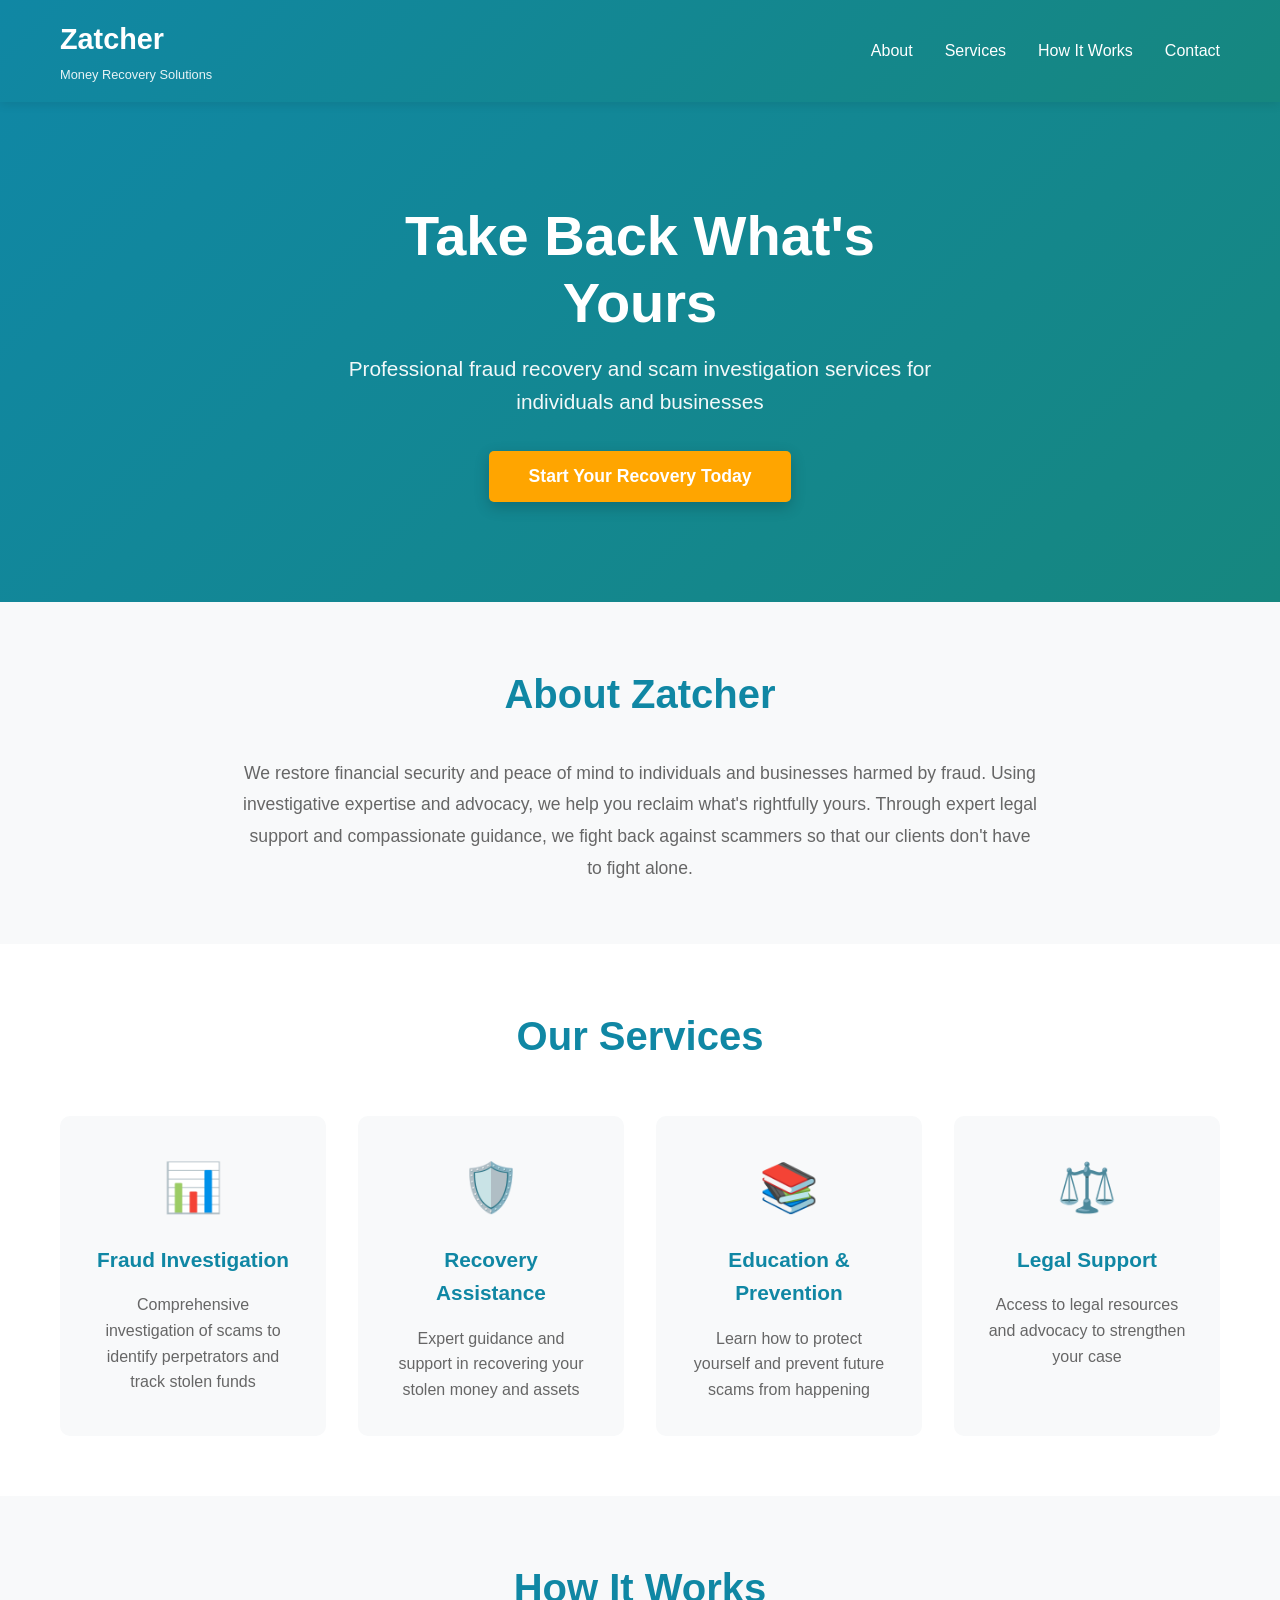
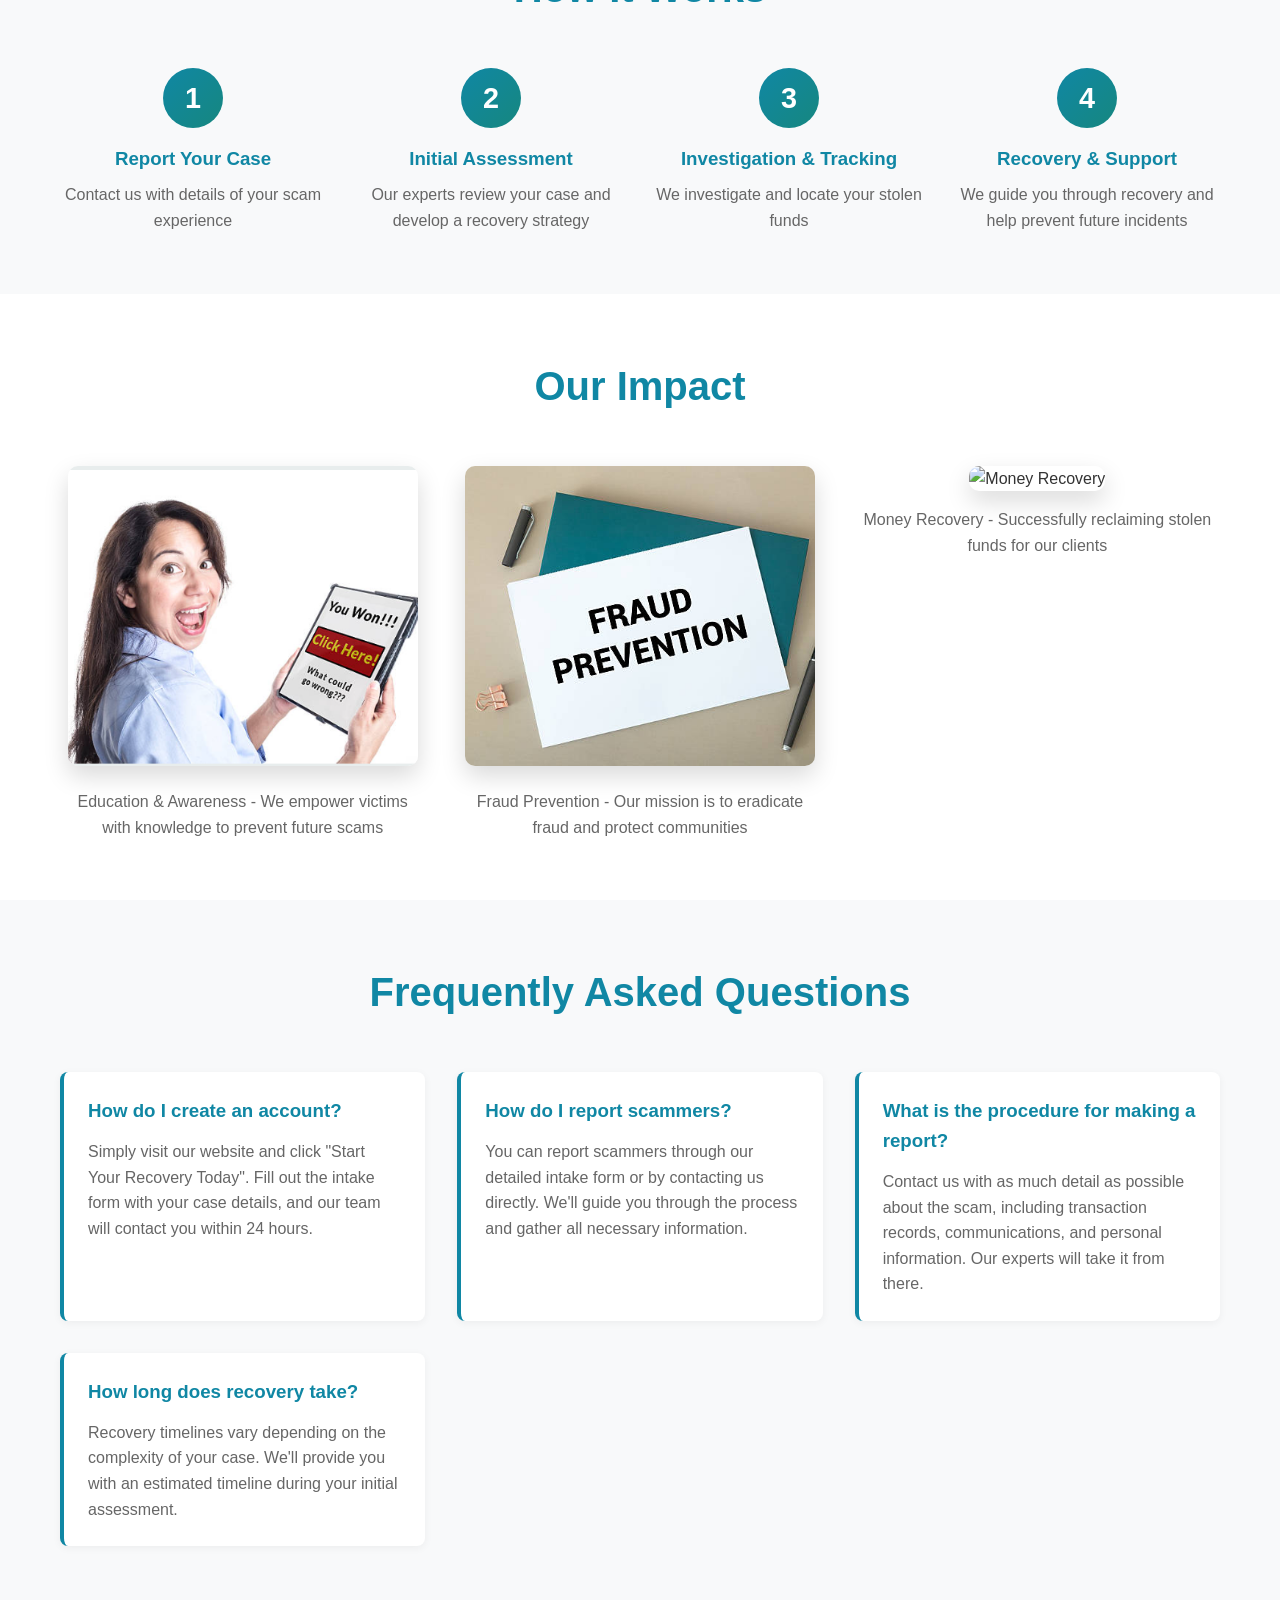
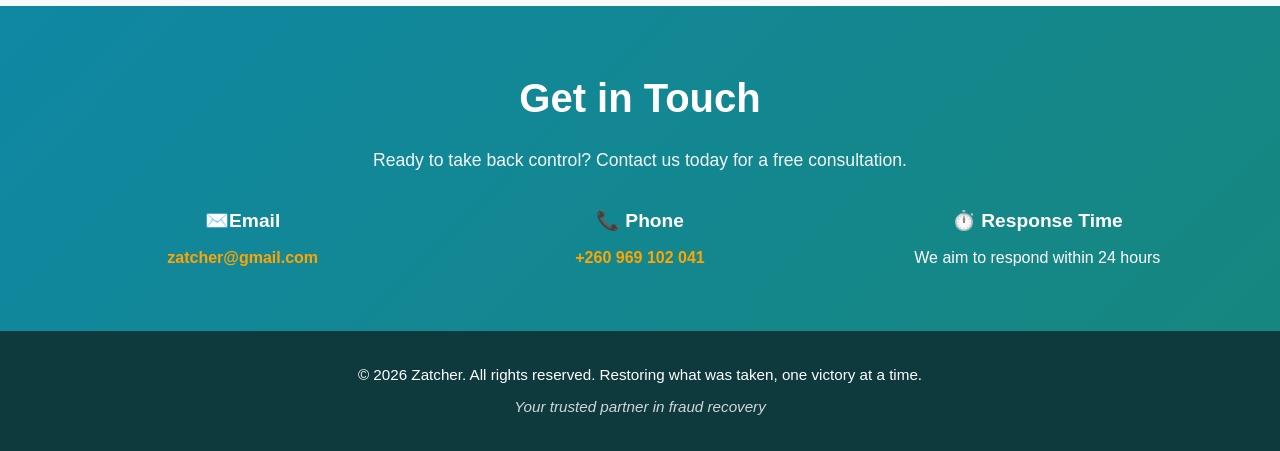
==== index.html @ 2df44140 "added ZatcherAnalyzer.py and created the project file structure" ====
<!DOCTYPE html>
<html lang="en">
<head>
    <meta charset="UTF-8">
    <meta name="viewport" content="width=device-width, initial-scale=1.0">
    <title>Zatcher - Reclaim Your Money After Fraud</title>
    <link rel="stylesheet" href="/assets/css/style.css">
</head>
<body>
    <!-- Navigation -->
    <nav class="navbar">
        <div class="nav-container">
            <div class="logo">
                <h2>Zatcher</h2>
                <p class="tagline">Money Recovery Solutions</p>
            </div>
            <ul class="nav-links">
                <li><a href="#about">About</a></li>
                <li><a href="#services">Services</a></li>
                <li><a href="#how-it-works">How It Works</a></li>
                <li><a href="#contact">Contact</a></li>
            </ul>
        </div>
    </nav>

    <!-- Hero Section -->
    <section class="hero">
        <div class="hero-content">
            <h1>Take Back What's Yours</h1>
            <p class="subtitle">Professional fraud recovery and scam investigation services for individuals and businesses</p>
            <button class="cta-button">Start Your Recovery Today</button>
        </div>
    </section>

    <!-- About Section -->
    <section id="about" class="about">
        <div class="container">
            <h2>About Zatcher</h2>
            <p class="about-text">
                We restore financial security and peace of mind to individuals and businesses harmed by fraud. Using investigative expertise and advocacy, we help you reclaim what's rightfully yours. Through expert legal support and compassionate guidance, we fight back against scammers so that our clients don't have to fight alone.
            </p>
        </div>
    </section>

    <!-- Services Section -->
    <section id="services" class="services">
        <div class="container">
            <h2>Our Services</h2>
            <div class="service-grid">
                <div class="service-card">
                    <div class="service-icon">📊</div>
                    <h3>Fraud Investigation</h3>
                    <p>Comprehensive investigation of scams to identify perpetrators and track stolen funds</p>
                </div>
                <div class="service-card">
                    <div class="service-icon">🛡️</div>
                    <h3>Recovery Assistance</h3>
                    <p>Expert guidance and support in recovering your stolen money and assets</p>
                </div>
                <div class="service-card">
                    <div class="service-icon">📚</div>
                    <h3>Education & Prevention</h3>
                    <p>Learn how to protect yourself and prevent future scams from happening</p>
                </div>
                <div class="service-card">
                    <div class="service-icon">⚖️</div>
                    <h3>Legal Support</h3>
                    <p>Access to legal resources and advocacy to strengthen your case</p>
                </div>
            </div>
        </div>
    </section>

    <!-- How It Works -->
    <section id="how-it-works" class="how-it-works">
        <div class="container">
            <h2>How It Works</h2>
            <div class="steps">
                <div class="step">
                    <div class="step-number">1</div>
                    <h3>Report Your Case</h3>
                    <p>Contact us with details of your scam experience</p>
                </div>
                <div class="step">
                    <div class="step-number">2</div>
                    <h3>Initial Assessment</h3>
                    <p>Our experts review your case and develop a recovery strategy</p>
                </div>
                <div class="step">
                    <div class="step-number">3</div>
                    <h3>Investigation & Tracking</h3>
                    <p>We investigate and locate your stolen funds</p>
                </div>
                <div class="step">
                    <div class="step-number">4</div>
                    <h3>Recovery & Support</h3>
                    <p>We guide you through recovery and help prevent future incidents</p>
                </div>
            </div>
        </div>
    </section>

    <!-- Impact Gallery -->
    <section class="impact">
        <div class="container">
            <h2>Our Impact</h2>
            <div class="image-gallery">
                <div class="image-item">
                    <img src="/assets/Screenshot 2026-05-10 115105.png" alt="Scam Education">
                    <p>Education & Awareness - We empower victims with knowledge to prevent future scams</p>
                </div>
                <div class="image-item">
                    <img src="/assets/fraud.jpg" alt="Fraud Prevention">
                    <p>Fraud Prevention - Our mission is to eradicate fraud and protect communities</p>
                </div>
                <div class="image-item">
                    <img src="/assets/confident-black-lady-sitting-holding-wad-cash-isolated-background.jpg" alt="Money Recovery">
                    <p>Money Recovery - Successfully reclaiming stolen funds for our clients</p>
                </div>
            </div>
        </div>
    </section>

    <!-- FAQ Section -->
    <section class="faq">
        <div class="container">
            <h2>Frequently Asked Questions</h2>
            <div class="faq-grid">
                <div class="faq-item">
                    <h3>How do I create an account?</h3>
                    <p>Simply visit our website and click "Start Your Recovery Today". Fill out the intake form with your case details, and our team will contact you within 24 hours.</p>
                </div>
                <div class="faq-item">
                    <h3>How do I report scammers?</h3>
                    <p>You can report scammers through our detailed intake form or by contacting us directly. We'll guide you through the process and gather all necessary information.</p>
                </div>
                <div class="faq-item">
                    <h3>What is the procedure for making a report?</h3>
                    <p>Contact us with as much detail as possible about the scam, including transaction records, communications, and personal information. Our experts will take it from there.</p>
                </div>
                <div class="faq-item">
                    <h3>How long does recovery take?</h3>
                    <p>Recovery timelines vary depending on the complexity of your case. We'll provide you with an estimated timeline during your initial assessment.</p>
                </div>
            </div>
        </div>
    </section>

    <!-- Contact Section -->
    <section id="contact" class="contact">
        <div class="container">
            <h2>Get in Touch</h2>
            <p class="contact-intro">Ready to take back control? Contact us today for a free consultation.</p>
            <div class="contact-info">
                <div class="contact-item">
                    <h3> ✉️Email</h3>
                    <p><a href="mailto:zatcher@gmail.com">zatcher@gmail.com</a></p>
                </div>
                <div class="contact-item">
                    <h3>📞 Phone</h3>
                    <p><a href="tel:+260 969 102 041 ">+260 969 102 041 </a></p>
                </div>
                <div class="contact-item">
                    <h3>⏱️ Response Time</h3>
                    <p>We aim to respond within 24 hours</p>
                </div>
            </div>
        </div>
    </section>

    <!-- Footer -->
    <footer class="footer">
        <div class="container">
            <p>&copy; 2026 Zatcher. All rights reserved. Restoring what was taken, one victory at a time.</p>
            <p class="footer-tagline">Your trusted partner in fraud recovery</p>
        </div>
    </footer>

</body>
</html>
---- assets/css/style.css ----
/* Color Scheme */
:root {
    --primary-color: #1087a4;
    --secondary-color: #16877f;
    --accent-color: #ffa500;
    --dark-bg: #0f3a3d;
    --light-bg: #f8f9fa;
    --text-dark: #333;
    --text-light: #666;
    --white: #ffffff;
}

/* Global Styles */
* {
    margin: 0;
    padding: 0;
    box-sizing: border-box;
}

body {
    font-family: 'Segoe UI', Tahoma, Geneva, Verdana, sans-serif;
    line-height: 1.6;
    color: var(--text-dark);
    background-color: var(--white);
}

.container {
    max-width: 1200px;
    margin: 0 auto;
    padding: 0 20px;
}

/* Navigation */
.navbar {
    background: linear-gradient(135deg, var(--primary-color) 0%, var(--secondary-color) 100%);
    padding: 1rem 0;
    position: sticky;
    top: 0;
    z-index: 1000;
    box-shadow: 0 2px 10px rgba(0, 0, 0, 0.1);
}

.nav-container {
    display: flex;
    justify-content: space-between;
    align-items: center;
    max-width: 1200px;
    margin: 0 auto;
    padding: 0 20px;
}

.logo {
    color: var(--white);
}

.logo h2 {
    font-size: 1.8rem;
    margin-bottom: 0.2rem;
}

.tagline {
    font-size: 0.8rem;
    font-weight: 300;
    opacity: 0.9;
}

.nav-links {
    display: flex;
    list-style: none;
    gap: 2rem;
}

.nav-links a {
    color: var(--white);
    text-decoration: none;
    font-weight: 500;
    transition: opacity 0.3s;
}

.nav-links a:hover {
    opacity: 0.8;
}

/* Hero Section */
.hero {
    background: linear-gradient(135deg, var(--primary-color) 0%, var(--secondary-color) 100%);
    color: var(--white);
    padding: 100px 20px;
    text-align: center;
    min-height: 500px;
    display: flex;
    align-items: center;
    justify-content: center;
}

.hero-content {
    max-width: 600px;
}

.hero h1 {
    font-size: 3.5rem;
    margin-bottom: 1rem;
    font-weight: 700;
    line-height: 1.2;
}

.subtitle {
    font-size: 1.3rem;
    margin-bottom: 2rem;
    opacity: 0.95;
    line-height: 1.6;
}

.cta-button {
    background-color: var(--accent-color);
    color: var(--white);
    border: none;
    padding: 15px 40px;
    font-size: 1.1rem;
    border-radius: 5px;
    cursor: pointer;
    font-weight: 600;
    transition: transform 0.3s, box-shadow 0.3s, background-color 0.3s;
    box-shadow: 0 5px 15px rgba(0, 0, 0, 0.2);
}

.cta-button:hover {
    background-color: #ff8c00;
    transform: translateY(-3px);
    box-shadow: 0 8px 20px rgba(0, 0, 0, 0.3);
}

/* About Section */
.about {
    padding: 60px 20px;
    background-color: var(--light-bg);
}

.about .container h2 {
    text-align: center;
    font-size: 2.5rem;
    color: var(--primary-color);
    margin-bottom: 2rem;
}

.about-text {
    font-size: 1.1rem;
    line-height: 1.8;
    max-width: 800px;
    margin: 0 auto;
    text-align: center;
    color: var(--text-light);
}

/* Services Section */
.services {
    padding: 60px 20px;
    background-color: var(--white);
}

.services h2 {
    text-align: center;
    font-size: 2.5rem;
    color: var(--primary-color);
    margin-bottom: 3rem;
}

.service-grid {
    display: grid;
    grid-template-columns: repeat(auto-fit, minmax(250px, 1fr));
    gap: 2rem;
}

.service-card {
    background-color: var(--light-bg);
    padding: 2rem;
    border-radius: 10px;
    text-align: center;
    transition: transform 0.3s, box-shadow 0.3s;
    border: 2px solid transparent;
}

.service-card:hover {
    transform: translateY(-5px);
    box-shadow: 0 10px 25px rgba(16, 135, 164, 0.15);
    border-color: var(--primary-color);
}

.service-icon {
    font-size: 3rem;
    margin-bottom: 1rem;
}

.service-card h3 {
    color: var(--primary-color);
    margin-bottom: 1rem;
    font-size: 1.3rem;
}

.service-card p {
    color: var(--text-light);
    line-height: 1.6;
}

/* How It Works */
.how-it-works {
    padding: 60px 20px;
    background-color: var(--light-bg);
}

.how-it-works h2 {
    text-align: center;
    font-size: 2.5rem;
    color: var(--primary-color);
    margin-bottom: 3rem;
}

.steps {
    display: grid;
    grid-template-columns: repeat(auto-fit, minmax(200px, 1fr));
    gap: 2rem;
}

.step {
    text-align: center;
    position: relative;
}

.step-number {
    background: linear-gradient(135deg, var(--primary-color) 0%, var(--secondary-color) 100%);
    color: var(--white);
    width: 60px;
    height: 60px;
    border-radius: 50%;
    display: flex;
    align-items: center;
    justify-content: center;
    font-size: 1.8rem;
    font-weight: bold;
    margin: 0 auto 1rem;
}

.step h3 {
    color: var(--primary-color);
    margin-bottom: 0.5rem;
}

.step p {
    color: var(--text-light);
}

/* Impact Section */
.impact {
    padding: 60px 20px;
    background-color: var(--white);
}

.impact h2 {
    text-align: center;
    font-size: 2.5rem;
    color: var(--primary-color);
    margin-bottom: 3rem;
}

.image-gallery {
    display: grid;
    grid-template-columns: repeat(auto-fit, minmax(300px, 1fr));
    gap: 2rem;
    justify-items: center;
}

.image-item {
    text-align: center;
    max-width: 350px;
}

.image-item img {
    width: 100%;
    height: 300px;
    object-fit: cover;
    border-radius: 10px;
    animation: float 3s ease-in-out infinite;
    box-shadow: 0 10px 25px rgba(0, 0, 0, 0.15);
    transition: transform 0.3s;
}

.image-item:hover img {
    transform: scale(1.05);
}

@keyframes float {
    0%, 100% {
        transform: translateY(0px);
    }
    50% {
        transform: translateY(-15px);
    }
}

.image-item p {
    margin-top: 1rem;
    font-weight: 500;
    color: var(--text-light);
    line-height: 1.6;
}

/* FAQ Section */
.faq {
    padding: 60px 20px;
    background-color: var(--light-bg);
}

.faq h2 {
    text-align: center;
    font-size: 2.5rem;
    color: var(--primary-color);
    margin-bottom: 3rem;
}

.faq-grid {
    display: grid;
    grid-template-columns: repeat(auto-fit, minmax(280px, 1fr));
    gap: 2rem;
}

.faq-item {
    background-color: var(--white);
    padding: 1.5rem;
    border-radius: 8px;
    border-left: 4px solid var(--primary-color);
    box-shadow: 0 2px 8px rgba(0, 0, 0, 0.05);
}

.faq-item h3 {
    color: var(--primary-color);
    margin-bottom: 0.8rem;
}

.faq-item p {
    color: var(--text-light);
    line-height: 1.6;
}

/* Contact Section */
.contact {
    padding: 60px 20px;
    background: linear-gradient(135deg, var(--primary-color) 0%, var(--secondary-color) 100%);
    color: var(--white);
    text-align: center;
}

.contact h2 {
    font-size: 2.5rem;
    margin-bottom: 1rem;
}

.contact-intro {
    font-size: 1.1rem;
    margin-bottom: 2rem;
    opacity: 0.95;
}

.contact-info {
    display: grid;
    grid-template-columns: repeat(auto-fit, minmax(200px, 1fr));
    gap: 2rem;
    margin-top: 2rem;
}

.contact-item h3 {
    margin-bottom: 0.5rem;
    font-size: 1.2rem;
}

.contact-item p {
    font-size: 1rem;
}

.contact-item a {
    color: var(--accent-color);
    text-decoration: none;
    font-weight: 600;
    transition: opacity 0.3s;
}

.contact-item a:hover {
    opacity: 0.8;
}

/* Footer */
.footer {
    background-color: var(--dark-bg);
    color: var(--white);
    text-align: center;
    padding: 2rem;
    font-size: 0.95rem;
}

.footer-tagline {
    margin-top: 0.5rem;
    opacity: 0.8;
    font-style: italic;
}

/* Responsive Design */
@media (max-width: 768px) {
    .nav-links {
        gap: 1rem;
        font-size: 0.9rem;
    }

    .hero h1 {
        font-size: 2.5rem;
    }

    .subtitle {
        font-size: 1.1rem;
    }

    .services h2,
    .how-it-works h2,
    .impact h2,
    .faq h2,
    .about .container h2 {
        font-size: 2rem;
    }

    .cta-button {
        padding: 12px 30px;
        font-size: 1rem;
    }
}
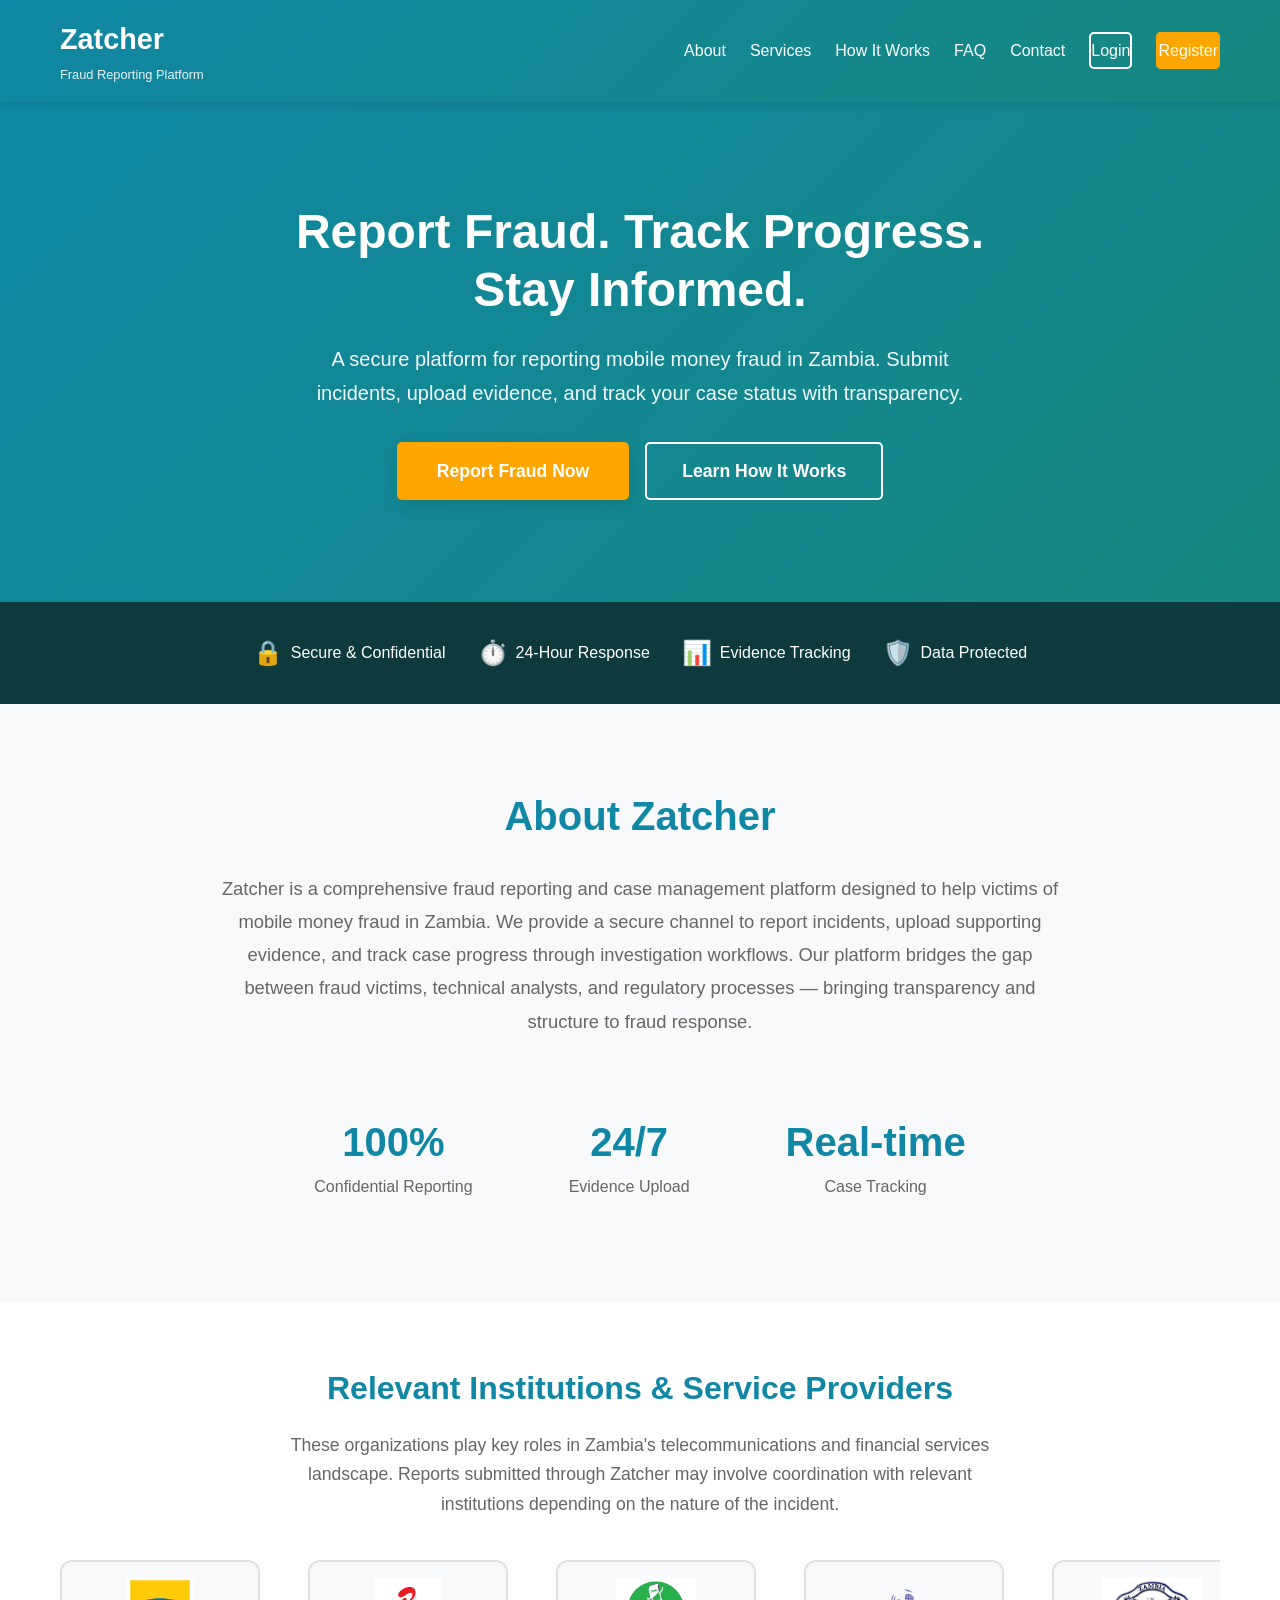
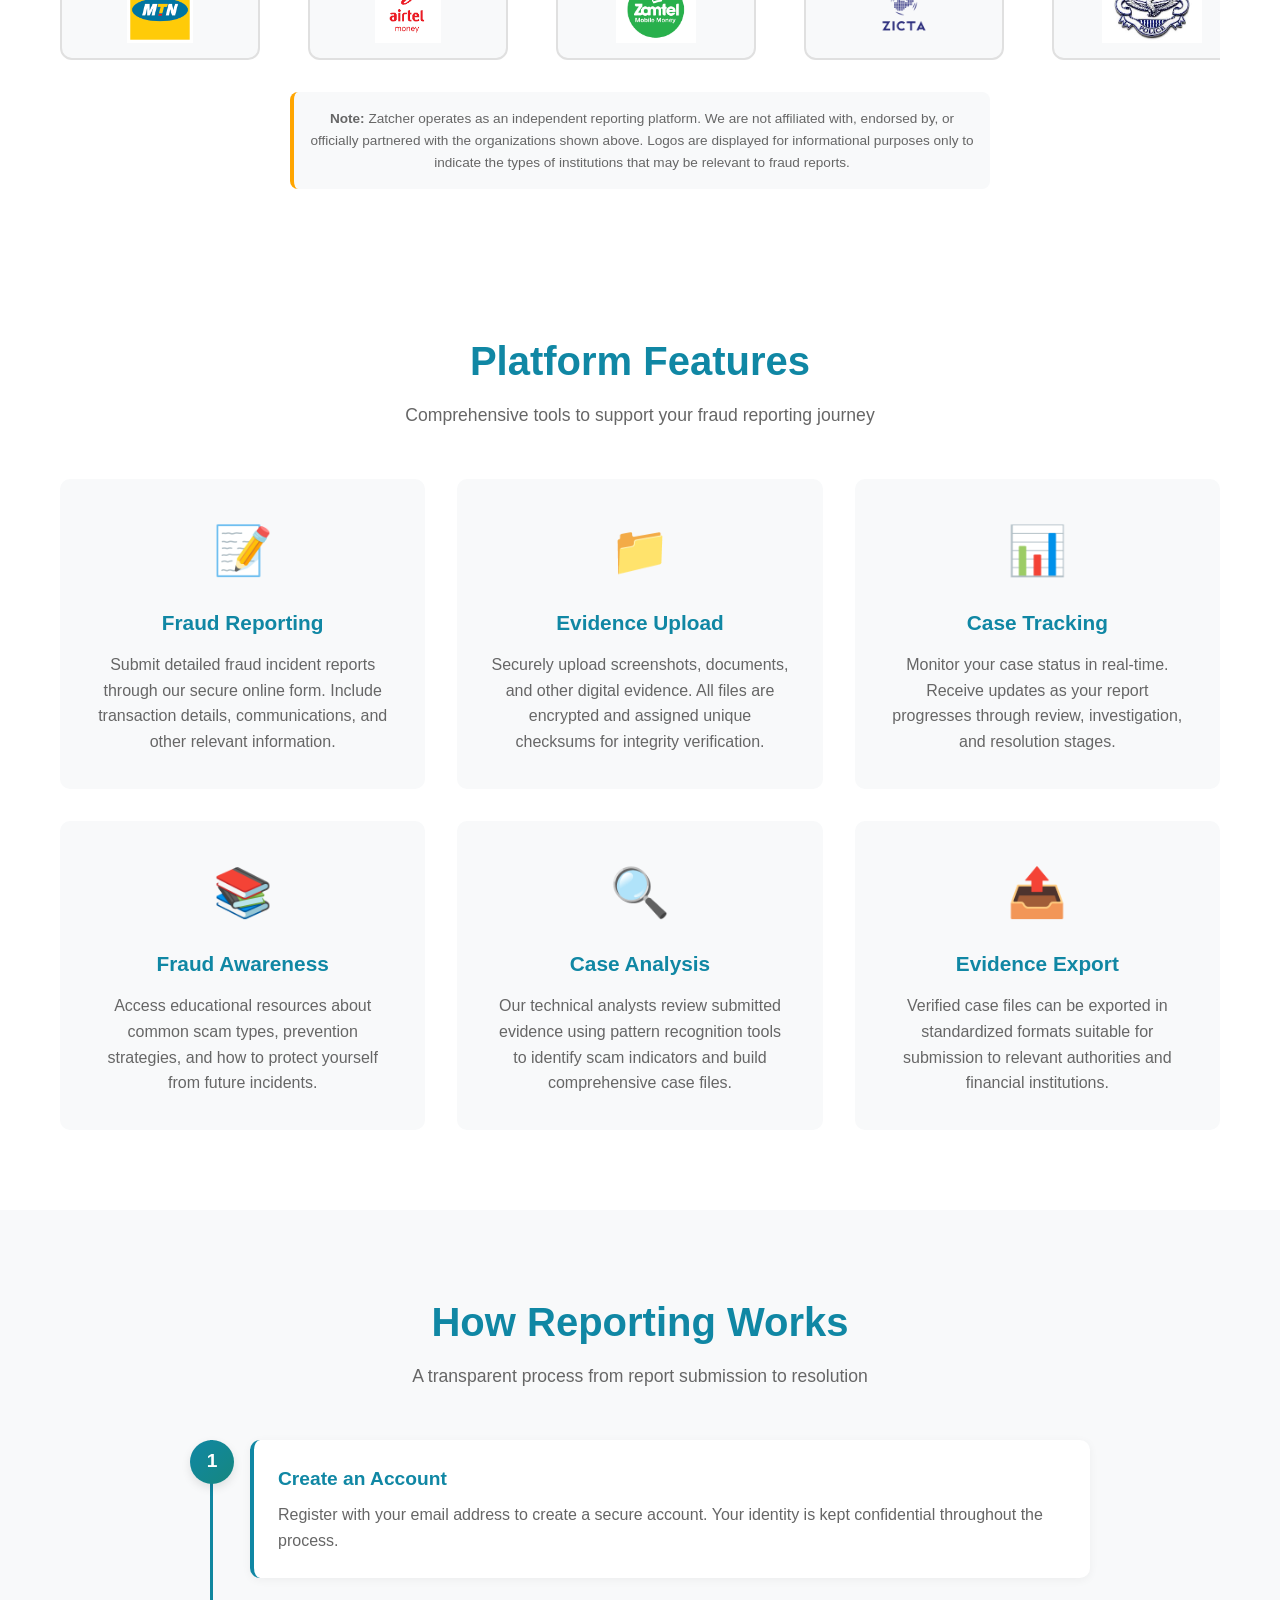
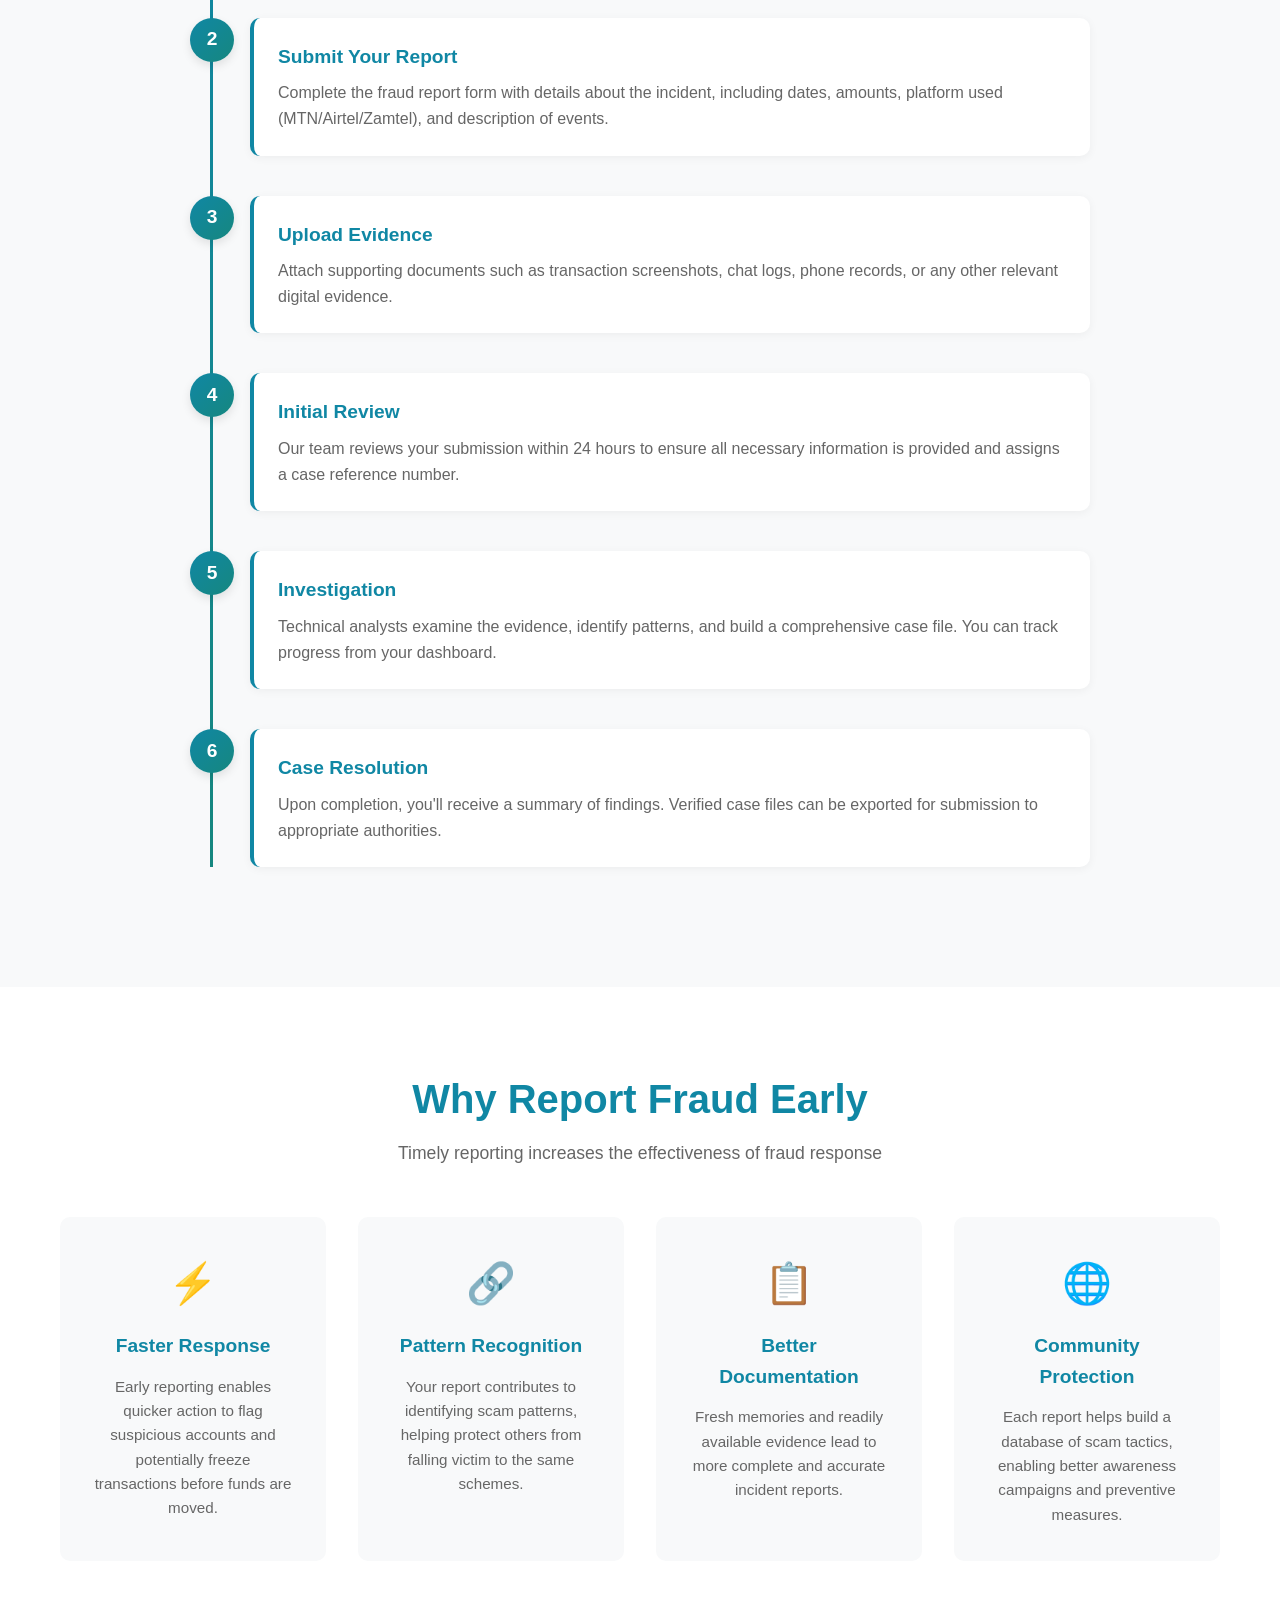
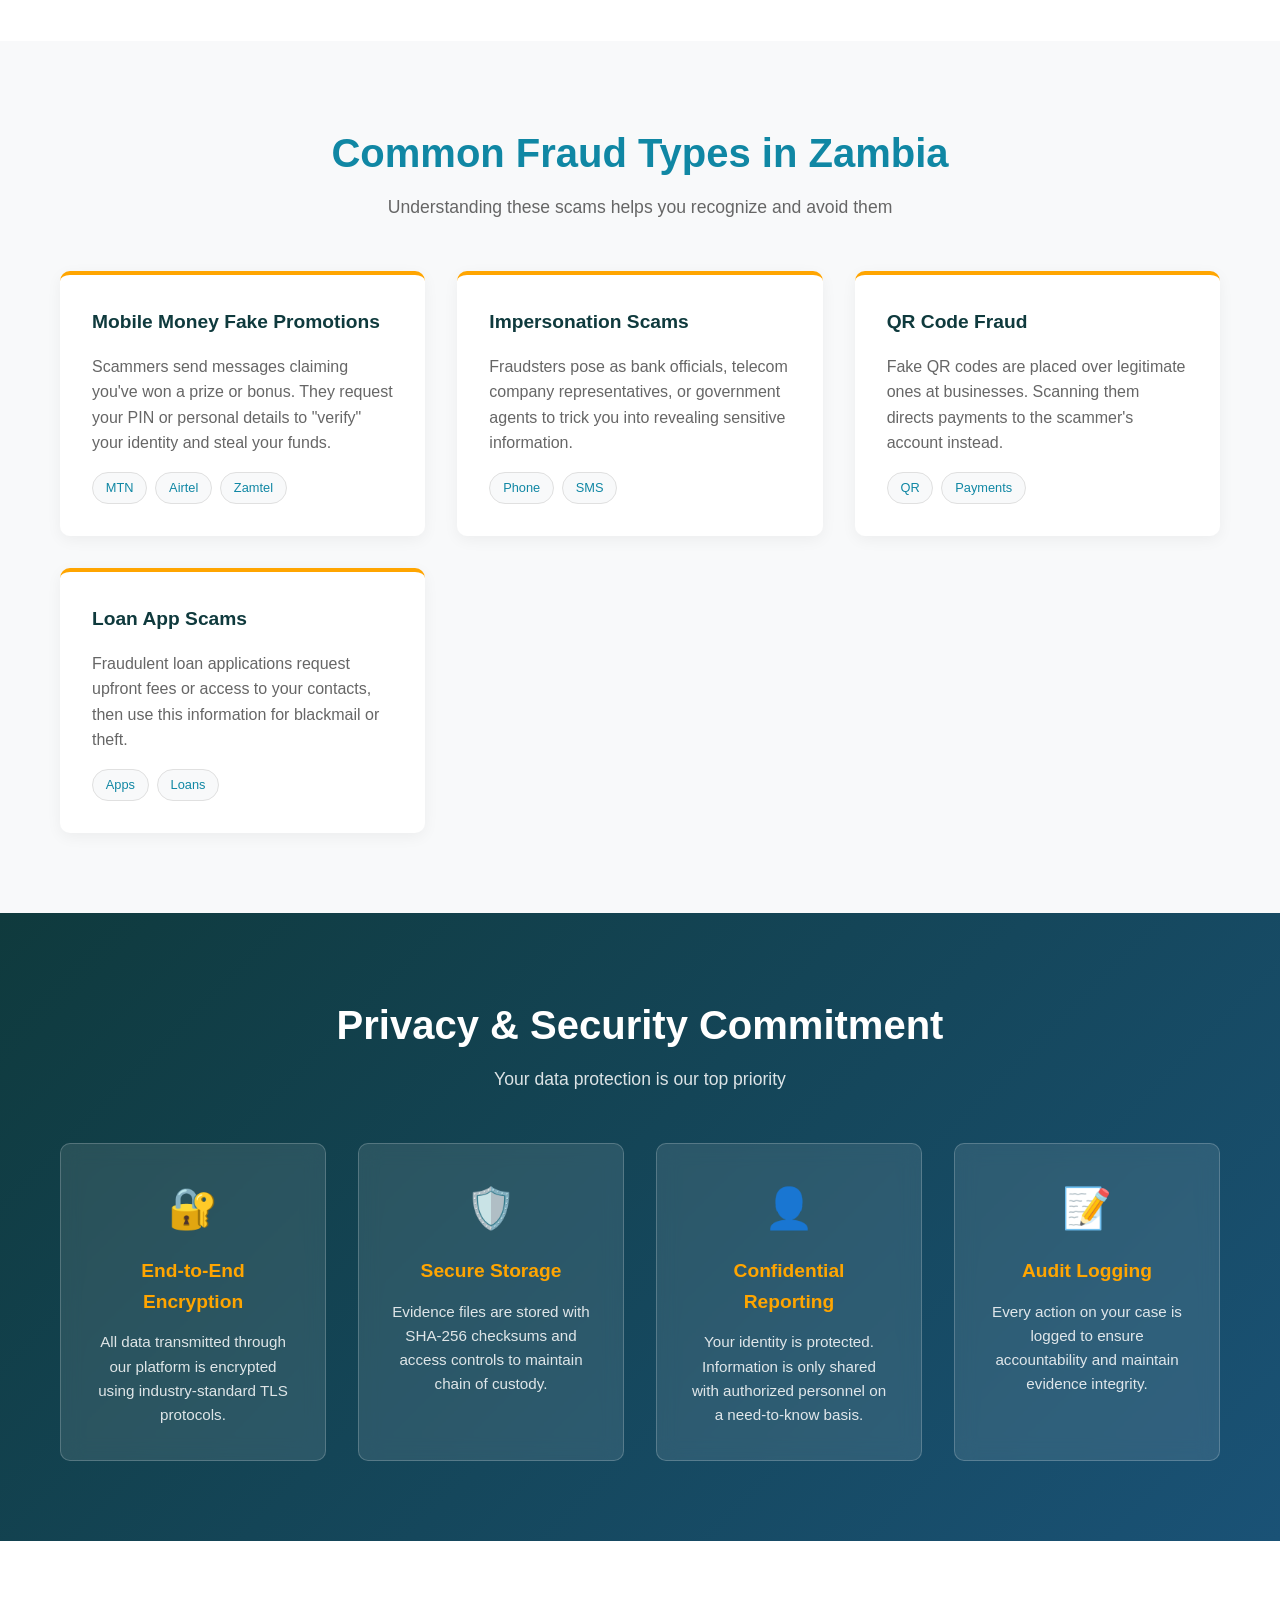
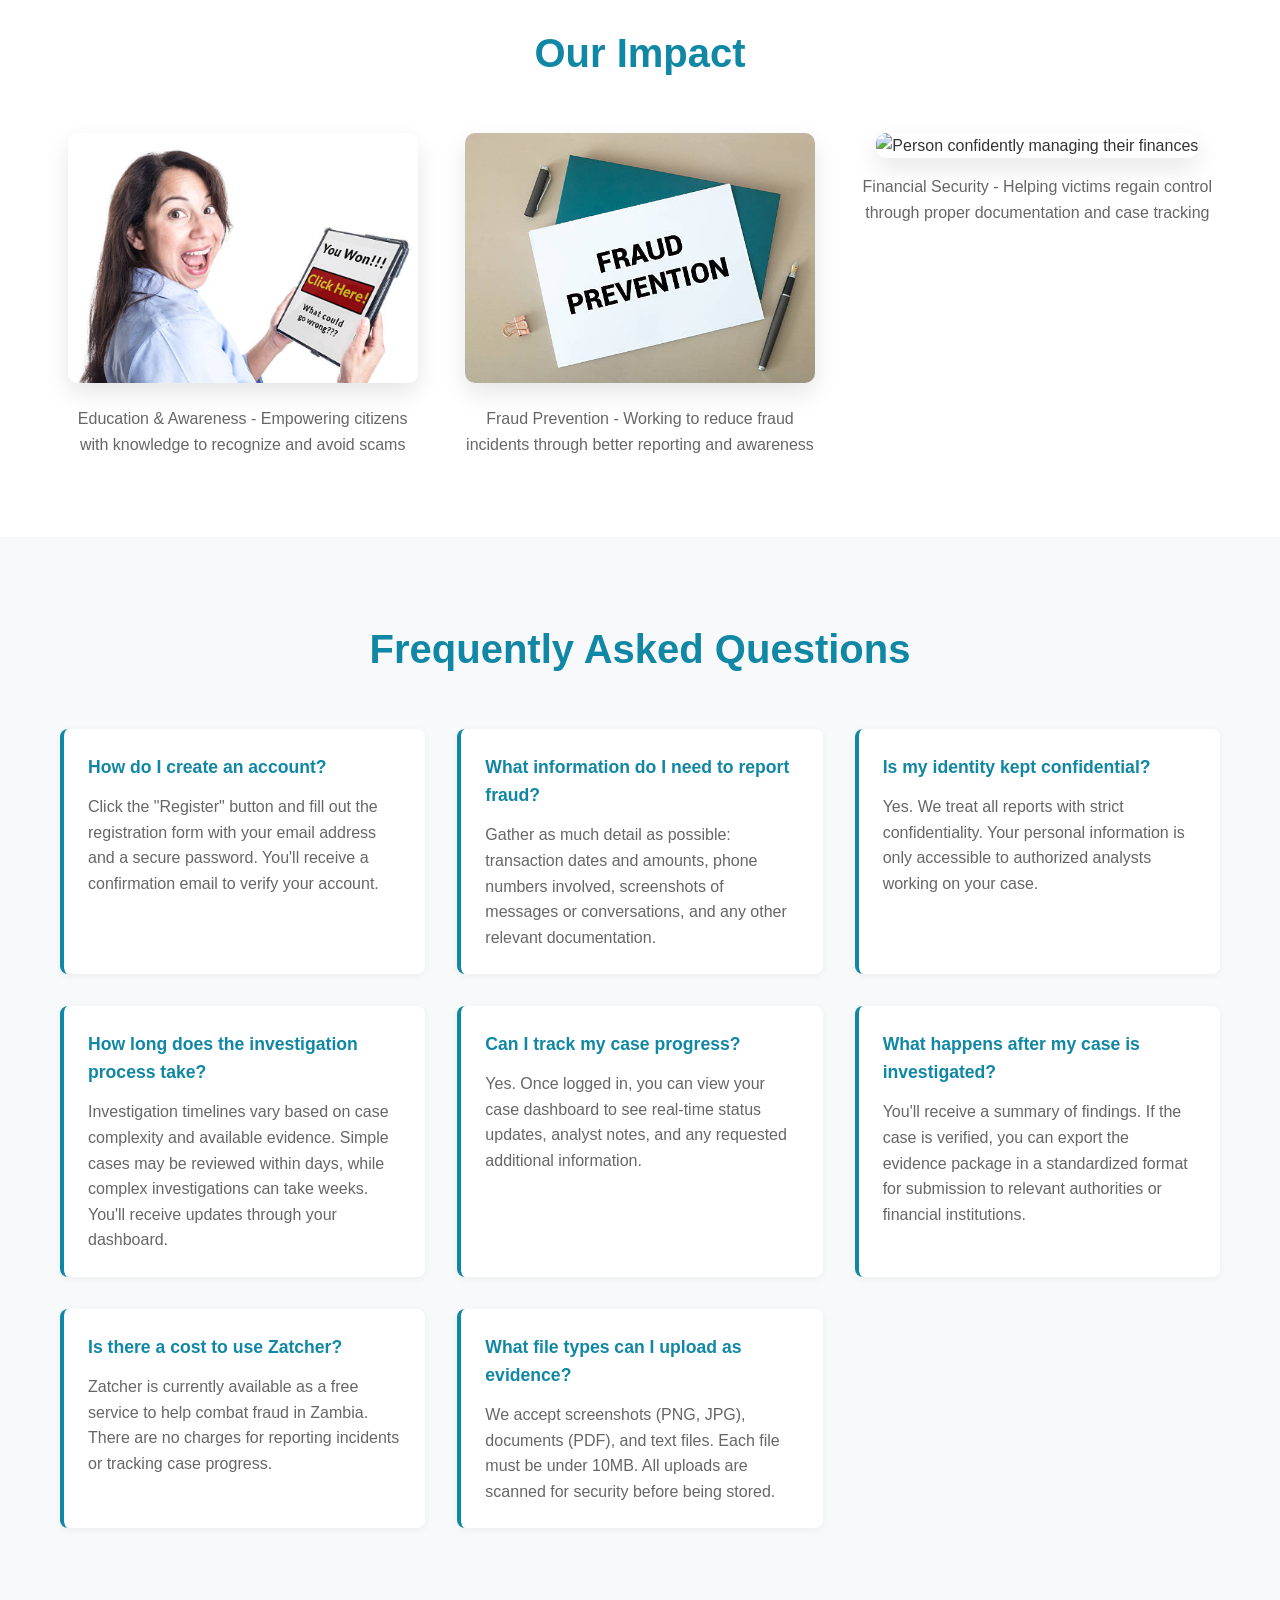
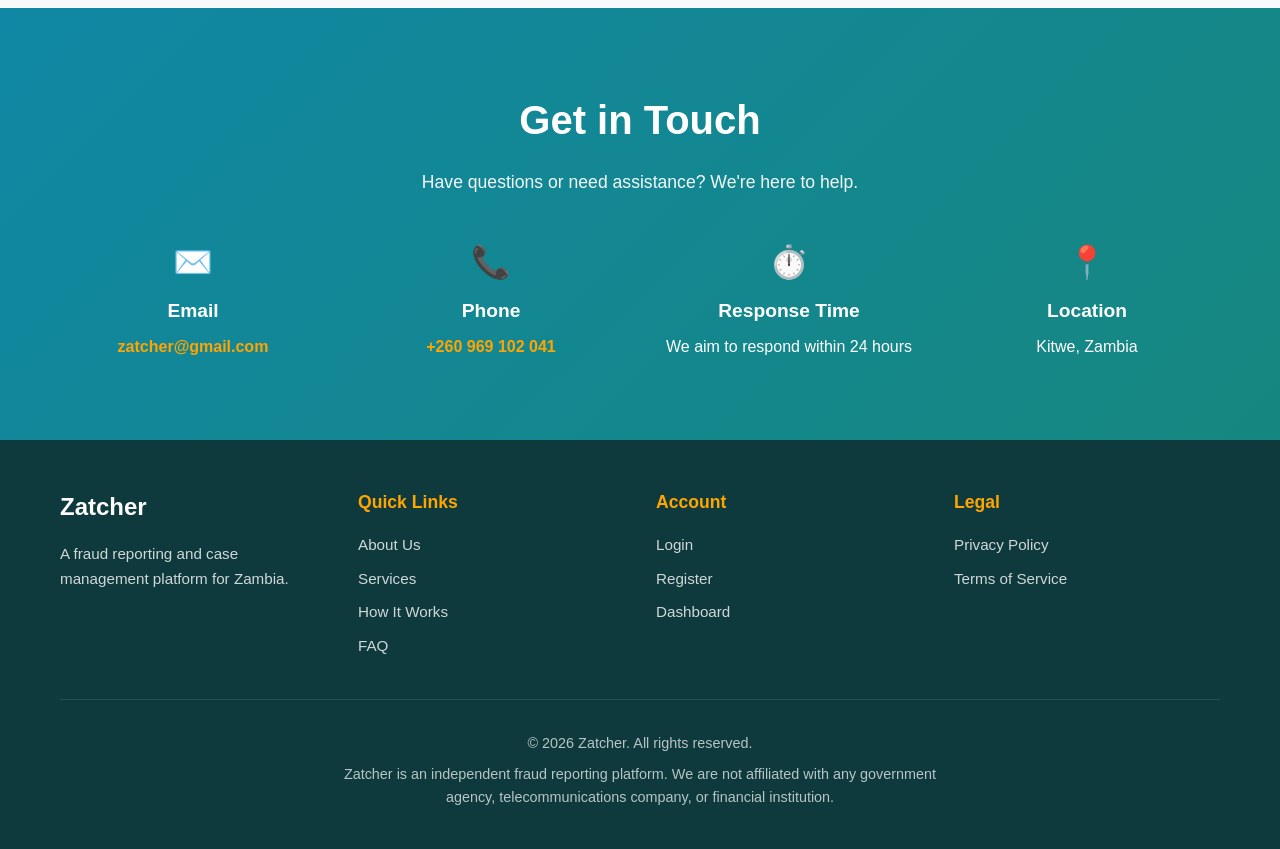
==== commit 2865a995: "feat(frontend): refine landing page UX and enhance institution branding - Overhaul homepage messagin" ====
--- a/index.html
+++ b/index.html
@@ -3,178 +3,606 @@
 <head>
     <meta charset="UTF-8">
     <meta name="viewport" content="width=device-width, initial-scale=1.0">
-    <title>Zatcher - Reclaim Your Money After Fraud</title>
+    <meta name="description" content="Zatcher - A fraud reporting and case management platform for Zambia. Report mobile money fraud, track case status, and access fraud awareness resources.">
+    <title>Zatcher - Fraud Reporting & Case Management Platform</title>
     <link rel="stylesheet" href="/assets/css/style.css">
 </head>
 <body>
+    <!-- Skip to Content Link for Accessibility -->
+    <a href="#main-content" class="skip-link">Skip to main content</a>
+
     <!-- Navigation -->
-    <nav class="navbar">
+    <nav class="navbar" role="navigation" aria-label="Main navigation">
         <div class="nav-container">
             <div class="logo">
-                <h2>Zatcher</h2>
-                <p class="tagline">Money Recovery Solutions</p>
-            </div>
+                <a href="index.html" aria-label="Zatcher Home">
+                    <h2>Zatcher</h2>
+                    <p class="tagline">Fraud Reporting Platform</p>
+                </a>
+            </div>
+            <button class="mobile-menu-toggle" aria-label="Toggle navigation menu" aria-expanded="false">
+                <span class="hamburger"></span>
+            </button>
             <ul class="nav-links">
                 <li><a href="#about">About</a></li>
                 <li><a href="#services">Services</a></li>
                 <li><a href="#how-it-works">How It Works</a></li>
+                <li><a href="#faq">FAQ</a></li>
                 <li><a href="#contact">Contact</a></li>
+                <li><a href="login.html" class="nav-btn login-btn">Login</a></li>
+                <li><a href="register.html" class="nav-btn register-btn">Register</a></li>
             </ul>
         </div>
     </nav>
 
-    <!-- Hero Section -->
-    <section class="hero">
-        <div class="hero-content">
-            <h1>Take Back What's Yours</h1>
-            <p class="subtitle">Professional fraud recovery and scam investigation services for individuals and businesses</p>
-            <button class="cta-button">Start Your Recovery Today</button>
-        </div>
-    </section>
-
-    <!-- About Section -->
-    <section id="about" class="about">
-        <div class="container">
-            <h2>About Zatcher</h2>
-            <p class="about-text">
-                We restore financial security and peace of mind to individuals and businesses harmed by fraud. Using investigative expertise and advocacy, we help you reclaim what's rightfully yours. Through expert legal support and compassionate guidance, we fight back against scammers so that our clients don't have to fight alone.
-            </p>
-        </div>
-    </section>
-
-    <!-- Services Section -->
-    <section id="services" class="services">
-        <div class="container">
-            <h2>Our Services</h2>
-            <div class="service-grid">
-                <div class="service-card">
-                    <div class="service-icon">📊</div>
-                    <h3>Fraud Investigation</h3>
-                    <p>Comprehensive investigation of scams to identify perpetrators and track stolen funds</p>
-                </div>
-                <div class="service-card">
-                    <div class="service-icon">🛡️</div>
-                    <h3>Recovery Assistance</h3>
-                    <p>Expert guidance and support in recovering your stolen money and assets</p>
-                </div>
-                <div class="service-card">
-                    <div class="service-icon">📚</div>
-                    <h3>Education & Prevention</h3>
-                    <p>Learn how to protect yourself and prevent future scams from happening</p>
-                </div>
-                <div class="service-card">
-                    <div class="service-icon">⚖️</div>
-                    <h3>Legal Support</h3>
-                    <p>Access to legal resources and advocacy to strengthen your case</p>
-                </div>
-            </div>
-        </div>
-    </section>
-
-    <!-- How It Works -->
-    <section id="how-it-works" class="how-it-works">
-        <div class="container">
-            <h2>How It Works</h2>
-            <div class="steps">
-                <div class="step">
-                    <div class="step-number">1</div>
-                    <h3>Report Your Case</h3>
-                    <p>Contact us with details of your scam experience</p>
-                </div>
-                <div class="step">
-                    <div class="step-number">2</div>
-                    <h3>Initial Assessment</h3>
-                    <p>Our experts review your case and develop a recovery strategy</p>
-                </div>
-                <div class="step">
-                    <div class="step-number">3</div>
-                    <h3>Investigation & Tracking</h3>
-                    <p>We investigate and locate your stolen funds</p>
-                </div>
-                <div class="step">
-                    <div class="step-number">4</div>
-                    <h3>Recovery & Support</h3>
-                    <p>We guide you through recovery and help prevent future incidents</p>
-                </div>
-            </div>
-        </div>
-    </section>
-
-    <!-- Impact Gallery -->
-    <section class="impact">
-        <div class="container">
-            <h2>Our Impact</h2>
-            <div class="image-gallery">
-                <div class="image-item">
-                    <img src="/assets/Screenshot 2026-05-10 115105.png" alt="Scam Education">
-                    <p>Education & Awareness - We empower victims with knowledge to prevent future scams</p>
-                </div>
-                <div class="image-item">
-                    <img src="/assets/fraud.jpg" alt="Fraud Prevention">
-                    <p>Fraud Prevention - Our mission is to eradicate fraud and protect communities</p>
-                </div>
-                <div class="image-item">
-                    <img src="/assets/confident-black-lady-sitting-holding-wad-cash-isolated-background.jpg" alt="Money Recovery">
-                    <p>Money Recovery - Successfully reclaiming stolen funds for our clients</p>
-                </div>
-            </div>
-        </div>
-    </section>
-
-    <!-- FAQ Section -->
-    <section class="faq">
-        <div class="container">
-            <h2>Frequently Asked Questions</h2>
-            <div class="faq-grid">
-                <div class="faq-item">
-                    <h3>How do I create an account?</h3>
-                    <p>Simply visit our website and click "Start Your Recovery Today". Fill out the intake form with your case details, and our team will contact you within 24 hours.</p>
-                </div>
-                <div class="faq-item">
-                    <h3>How do I report scammers?</h3>
-                    <p>You can report scammers through our detailed intake form or by contacting us directly. We'll guide you through the process and gather all necessary information.</p>
-                </div>
-                <div class="faq-item">
-                    <h3>What is the procedure for making a report?</h3>
-                    <p>Contact us with as much detail as possible about the scam, including transaction records, communications, and personal information. Our experts will take it from there.</p>
-                </div>
-                <div class="faq-item">
-                    <h3>How long does recovery take?</h3>
-                    <p>Recovery timelines vary depending on the complexity of your case. We'll provide you with an estimated timeline during your initial assessment.</p>
-                </div>
-            </div>
-        </div>
-    </section>
-
-    <!-- Contact Section -->
-    <section id="contact" class="contact">
-        <div class="container">
-            <h2>Get in Touch</h2>
-            <p class="contact-intro">Ready to take back control? Contact us today for a free consultation.</p>
-            <div class="contact-info">
-                <div class="contact-item">
-                    <h3> ✉️Email</h3>
-                    <p><a href="mailto:zatcher@gmail.com">zatcher@gmail.com</a></p>
-                </div>
-                <div class="contact-item">
-                    <h3>📞 Phone</h3>
-                    <p><a href="tel:+260 969 102 041 ">+260 969 102 041 </a></p>
-                </div>
-                <div class="contact-item">
-                    <h3>⏱️ Response Time</h3>
-                    <p>We aim to respond within 24 hours</p>
-                </div>
-            </div>
-        </div>
-    </section>
+    <!-- Main Content -->
+    <main id="main-content">
+
+        <!-- Hero Section -->
+        <section class="hero">
+            <div class="hero-content">
+                <h1>Report Fraud. Track Progress. Stay Informed.</h1>
+                <p class="subtitle">A secure platform for reporting mobile money fraud in Zambia. Submit incidents, upload evidence, and track your case status with transparency.</p>
+                <div class="hero-buttons">
+                    <a href="register.html" class="cta-button">Report Fraud Now</a>
+                    <a href="#how-it-works" class="secondary-button">Learn How It Works</a>
+                </div>
+            </div>
+        </section>
+
+        <!-- Trust Indicators Bar -->
+        <section class="trust-bar">
+            <div class="container">
+                <div class="trust-items">
+                    <div class="trust-item">
+                        <span class="trust-icon">🔒</span>
+                        <span>Secure & Confidential</span>
+                    </div>
+                    <div class="trust-item">
+                        <span class="trust-icon">⏱️</span>
+                        <span>24-Hour Response</span>
+                    </div>
+                    <div class="trust-item">
+                        <span class="trust-icon">📊</span>
+                        <span>Evidence Tracking</span>
+                    </div>
+                    <div class="trust-item">
+                        <span class="trust-icon">🛡️</span>
+                        <span>Data Protected</span>
+                    </div>
+                </div>
+            </div>
+        </section>
+
+        <!-- About Section -->
+        <section id="about" class="about">
+            <div class="container">
+                <h2>About Zatcher</h2>
+                <p class="about-text">
+                    Zatcher is a comprehensive fraud reporting and case management platform designed to help victims of mobile money fraud in Zambia. We provide a secure channel to report incidents, upload supporting evidence, and track case progress through investigation workflows. Our platform bridges the gap between fraud victims, technical analysts, and regulatory processes — bringing transparency and structure to fraud response.
+                </p>
+                <div class="about-stats">
+                    <div class="stat-item">
+                        <span class="stat-number">100%</span>
+                        <span class="stat-label">Confidential Reporting</span>
+                    </div>
+                    <div class="stat-item">
+                        <span class="stat-number">24/7</span>
+                        <span class="stat-label">Evidence Upload</span>
+                    </div>
+                    <div class="stat-item">
+                        <span class="stat-number">Real-time</span>
+                        <span class="stat-label">Case Tracking</span>
+                    </div>
+                </div>
+            </div>
+        </section>
+
+        <!-- Institution Showcase Section -->
+        <section class="institution-showcase">
+            <div class="container">
+                <h2>Relevant Institutions & Service Providers</h2>
+                <p class="section-subtitle">These organizations play key roles in Zambia's telecommunications and financial services landscape. Reports submitted through Zatcher may involve coordination with relevant institutions depending on the nature of the incident.</p>
+                <div class="logo-carousel" role="region" aria-label="Institution logos">
+                    <div class="carousel-track">
+                        <div class="carousel-item">
+                            <div class="logo-container">
+                                <img src="/assets/logo/mtn logo.png" alt="MTN Zambia" class="institution-logo" loading="lazy">
+                                <div class="logo-fallback">
+                                    <span class="logo-text">MTN</span>
+                                    <span class="logo-sub">Zambia</span>
+                                </div>
+                            </div>
+                        </div>
+                        <div class="carousel-item">
+                            <div class="logo-container">
+                                <img src="/assets/logo/airtel money.png" alt="Airtel Zambia" class="institution-logo" loading="lazy">
+                                <div class="logo-fallback">
+                                    <span class="logo-text">Airtel</span>
+                                    <span class="logo-sub">Zambia</span>
+                                </div>
+                            </div>
+                        </div>
+                        <div class="carousel-item">
+                            <div class="logo-container">
+                                <img src="/assets/logo/zamtel logo.png" alt="Zamtel" class="institution-logo" loading="lazy">
+                                <div class="logo-fallback">
+                                    <span class="logo-text">Zamtel</span>
+                                    <span class="logo-sub">Zambia</span>
+                                </div>
+                            </div>
+                        </div>
+                        <div class="carousel-item">
+                            <div class="logo-container">
+                                <img src="/assets/logo/zicta logo.png" alt="ZICTA - Zambia Information and Communication Technology Authority" class="institution-logo" loading="lazy">
+                                <div class="logo-fallback">
+                                    <span class="logo-text">ZICTA</span>
+                                    <span class="logo-sub">Regulator</span>
+                                </div>
+                            </div>
+                        </div>
+                        <div class="carousel-item">
+                            <div class="logo-container">
+                                <img src="/assets/logo/zambia police logo.png" alt="Zambia Police Service" class="institution-logo" loading="lazy">
+                                <div class="logo-fallback">
+                                    <span class="logo-text">Zambia</span>
+                                    <span class="logo-sub">Police</span>
+                                </div>
+                            </div>
+                        </div>
+                        <!-- Duplicate for seamless loop -->
+                        <div class="carousel-item">
+                            <div class="logo-container">
+                                <img src="/assets/logo/mtn logo.png" alt="MTN Zambia" class="institution-logo" loading="lazy">
+                                <div class="logo-fallback">
+                                    <span class="logo-text">MTN</span>
+                                    <span class="logo-sub">Zambia</span>
+                                </div>
+                            </div>
+                        </div>
+                        <div class="carousel-item">
+                            <div class="logo-container">
+                                <img src="/assets/logo/airtel money.png" alt="Airtel Zambia" class="institution-logo" loading="lazy">
+                                <div class="logo-fallback">
+                                    <span class="logo-text">Airtel</span>
+                                    <span class="logo-sub">Zambia</span>
+                                </div>
+                            </div>
+                        </div>
+                        <div class="carousel-item">
+                            <div class="logo-container">
+                                <img src="/assets/logo/zamtel logo.png" alt="Zamtel" class="institution-logo" loading="lazy">
+                                <div class="logo-fallback">
+                                    <span class="logo-text">Zamtel</span>
+                                    <span class="logo-sub">Zambia</span>
+                                </div>
+                            </div>
+                        </div>
+                        <div class="carousel-item">
+                            <div class="logo-container">
+                                <img src="/assets/logo/zicta logo.png" alt="ZICTA - Zambia Information and Communication Technology Authority" class="institution-logo" loading="lazy">
+                                <div class="logo-fallback">
+                                    <span class="logo-text">ZICTA</span>
+                                    <span class="logo-sub">Regulator</span>
+                                </div>
+                            </div>
+                        </div>
+                        <div class="carousel-item">
+                            <div class="logo-container">
+                                <img src="/assets/logo/zambia police logo.png" alt="Zambia Police Service" class="institution-logo" loading="lazy">
+                                <div class="logo-fallback">
+                                    <span class="logo-text">Zambia</span>
+                                    <span class="logo-sub">Police</span>
+                                </div>
+                            </div>
+                        </div>
+                    </div>
+                </div>
+                <p class="disclaimer-text">
+                    <strong>Note:</strong> Zatcher operates as an independent reporting platform. We are not affiliated with, endorsed by, or officially partnered with the organizations shown above. Logos are displayed for informational purposes only to indicate the types of institutions that may be relevant to fraud reports.
+                </p>
+            </div>
+        </section>
+
+        <!-- Services Section -->
+        <section id="services" class="services">
+            <div class="container">
+                <h2>Platform Features</h2>
+                <p class="section-subtitle">Comprehensive tools to support your fraud reporting journey</p>
+                <div class="service-grid">
+                    <div class="service-card">
+                        <div class="service-icon">📝</div>
+                        <h3>Fraud Reporting</h3>
+                        <p>Submit detailed fraud incident reports through our secure online form. Include transaction details, communications, and other relevant information.</p>
+                    </div>
+                    <div class="service-card">
+                        <div class="service-icon">📁</div>
+                        <h3>Evidence Upload</h3>
+                        <p>Securely upload screenshots, documents, and other digital evidence. All files are encrypted and assigned unique checksums for integrity verification.</p>
+                    </div>
+                    <div class="service-card">
+                        <div class="service-icon">📊</div>
+                        <h3>Case Tracking</h3>
+                        <p>Monitor your case status in real-time. Receive updates as your report progresses through review, investigation, and resolution stages.</p>
+                    </div>
+                    <div class="service-card">
+                        <div class="service-icon">📚</div>
+                        <h3>Fraud Awareness</h3>
+                        <p>Access educational resources about common scam types, prevention strategies, and how to protect yourself from future incidents.</p>
+                    </div>
+                    <div class="service-card">
+                        <div class="service-icon">🔍</div>
+                        <h3>Case Analysis</h3>
+                        <p>Our technical analysts review submitted evidence using pattern recognition tools to identify scam indicators and build comprehensive case files.</p>
+                    </div>
+                    <div class="service-card">
+                        <div class="service-icon">📤</div>
+                        <h3>Evidence Export</h3>
+                        <p>Verified case files can be exported in standardized formats suitable for submission to relevant authorities and financial institutions.</p>
+                    </div>
+                </div>
+            </div>
+        </section>
+
+        <!-- How Reporting Works - Timeline Section -->
+        <section id="how-it-works" class="how-it-works">
+            <div class="container">
+                <h2>How Reporting Works</h2>
+                <p class="section-subtitle">A transparent process from report submission to resolution</p>
+                <div class="timeline">
+                    <div class="timeline-item">
+                        <div class="timeline-marker">
+                            <span class="timeline-number">1</span>
+                        </div>
+                        <div class="timeline-content">
+                            <h3>Create an Account</h3>
+                            <p>Register with your email address to create a secure account. Your identity is kept confidential throughout the process.</p>
+                        </div>
+                    </div>
+                    <div class="timeline-item">
+                        <div class="timeline-marker">
+                            <span class="timeline-number">2</span>
+                        </div>
+                        <div class="timeline-content">
+                            <h3>Submit Your Report</h3>
+                            <p>Complete the fraud report form with details about the incident, including dates, amounts, platform used (MTN/Airtel/Zamtel), and description of events.</p>
+                        </div>
+                    </div>
+                    <div class="timeline-item">
+                        <div class="timeline-marker">
+                            <span class="timeline-number">3</span>
+                        </div>
+                        <div class="timeline-content">
+                            <h3>Upload Evidence</h3>
+                            <p>Attach supporting documents such as transaction screenshots, chat logs, phone records, or any other relevant digital evidence.</p>
+                        </div>
+                    </div>
+                    <div class="timeline-item">
+                        <div class="timeline-marker">
+                            <span class="timeline-number">4</span>
+                        </div>
+                        <div class="timeline-content">
+                            <h3>Initial Review</h3>
+                            <p>Our team reviews your submission within 24 hours to ensure all necessary information is provided and assigns a case reference number.</p>
+                        </div>
+                    </div>
+                    <div class="timeline-item">
+                        <div class="timeline-marker">
+                            <span class="timeline-number">5</span>
+                        </div>
+                        <div class="timeline-content">
+                            <h3>Investigation</h3>
+                            <p>Technical analysts examine the evidence, identify patterns, and build a comprehensive case file. You can track progress from your dashboard.</p>
+                        </div>
+                    </div>
+                    <div class="timeline-item">
+                        <div class="timeline-marker">
+                            <span class="timeline-number">6</span>
+                        </div>
+                        <div class="timeline-content">
+                            <h3>Case Resolution</h3>
+                            <p>Upon completion, you'll receive a summary of findings. Verified case files can be exported for submission to appropriate authorities.</p>
+                        </div>
+                    </div>
+                </div>
+            </div>
+        </section>
+
+        <!-- Why Report Early Section -->
+        <section class="why-report">
+            <div class="container">
+                <h2>Why Report Fraud Early</h2>
+                <p class="section-subtitle">Timely reporting increases the effectiveness of fraud response</p>
+                <div class="benefits-grid">
+                    <div class="benefit-card">
+                        <div class="benefit-icon">⚡</div>
+                        <h3>Faster Response</h3>
+                        <p>Early reporting enables quicker action to flag suspicious accounts and potentially freeze transactions before funds are moved.</p>
+                    </div>
+                    <div class="benefit-card">
+                        <div class="benefit-icon">🔗</div>
+                        <h3>Pattern Recognition</h3>
+                        <p>Your report contributes to identifying scam patterns, helping protect others from falling victim to the same schemes.</p>
+                    </div>
+                    <div class="benefit-card">
+                        <div class="benefit-icon">📋</div>
+                        <h3>Better Documentation</h3>
+                        <p>Fresh memories and readily available evidence lead to more complete and accurate incident reports.</p>
+                    </div>
+                    <div class="benefit-card">
+                        <div class="benefit-icon">🌐</div>
+                        <h3>Community Protection</h3>
+                        <p>Each report helps build a database of scam tactics, enabling better awareness campaigns and preventive measures.</p>
+                    </div>
+                </div>
+            </div>
+        </section>
+
+        <!-- Common Fraud Types Section -->
+        <section class="fraud-types">
+            <div class="container">
+                <h2>Common Fraud Types in Zambia</h2>
+                <p class="section-subtitle">Understanding these scams helps you recognize and avoid them</p>
+                <div class="fraud-grid">
+                    <div class="fraud-card">
+                        <h3>Mobile Money Fake Promotions</h3>
+                        <p>Scammers send messages claiming you've won a prize or bonus. They request your PIN or personal details to "verify" your identity and steal your funds.</p>
+                        <div class="fraud-tags">
+                            <span class="tag">MTN</span>
+                            <span class="tag">Airtel</span>
+                            <span class="tag">Zamtel</span>
+                        </div>
+                    </div>
+                    <div class="fraud-card">
+                        <h3>Impersonation Scams</h3>
+                        <p>Fraudsters pose as bank officials, telecom company representatives, or government agents to trick you into revealing sensitive information.</p>
+                        <div class="fraud-tags">
+                            <span class="tag">Phone</span>
+                            <span class="tag">SMS</span>
+                        </div>
+                    </div>
+                    <div class="fraud-card">
+                        <h3>QR Code Fraud</h3>
+                        <p>Fake QR codes are placed over legitimate ones at businesses. Scanning them directs payments to the scammer's account instead.</p>
+                        <div class="fraud-tags">
+                            <span class="tag">QR</span>
+                            <span class="tag">Payments</span>
+                        </div>
+                    </div>
+                    <div class="fraud-card">
+                        <h3>Loan App Scams</h3>
+                        <p>Fraudulent loan applications request upfront fees or access to your contacts, then use this information for blackmail or theft.</p>
+                        <div class="fraud-tags">
+                            <span class="tag">Apps</span>
+                            <span class="tag">Loans</span>
+                        </div>
+                    </div>
+                </div>
+            </div>
+        </section>
+
+        <!-- Privacy & Security Section -->
+        <section class="privacy-security">
+            <div class="container">
+                <h2>Privacy & Security Commitment</h2>
+                <p class="section-subtitle">Your data protection is our top priority</p>
+                <div class="security-grid">
+                    <div class="security-card">
+                        <div class="security-icon">🔐</div>
+                        <h3>End-to-End Encryption</h3>
+                        <p>All data transmitted through our platform is encrypted using industry-standard TLS protocols.</p>
+                    </div>
+                    <div class="security-card">
+                        <div class="security-icon">🛡️</div>
+                        <h3>Secure Storage</h3>
+                        <p>Evidence files are stored with SHA-256 checksums and access controls to maintain chain of custody.</p>
+                    </div>
+                    <div class="security-card">
+                        <div class="security-icon">👤</div>
+                        <h3>Confidential Reporting</h3>
+                        <p>Your identity is protected. Information is only shared with authorized personnel on a need-to-know basis.</p>
+                    </div>
+                    <div class="security-card">
+                        <div class="security-icon">📝</div>
+                        <h3>Audit Logging</h3>
+                        <p>Every action on your case is logged to ensure accountability and maintain evidence integrity.</p>
+                    </div>
+                </div>
+            </div>
+        </section>
+
+        <!-- Impact Gallery -->
+        <section class="impact">
+            <div class="container">
+                <h2>Our Impact</h2>
+                <div class="image-gallery">
+                    <div class="image-item">
+                        <img src="/assets/Screenshot 2026-05-10 115105.png" alt="Fraud awareness education materials showing common scam types">
+                        <p>Education & Awareness - Empowering citizens with knowledge to recognize and avoid scams</p>
+                    </div>
+                    <div class="image-item">
+                        <img src="/assets/fraud.jpg" alt="Digital security and fraud prevention concept">
+                        <p>Fraud Prevention - Working to reduce fraud incidents through better reporting and awareness</p>
+                    </div>
+                    <div class="image-item">
+                        <img src="/assets/confident-black-lady-sitting-holding-wad-cash-isolated-background.jpg" alt="Person confidently managing their finances">
+                        <p>Financial Security - Helping victims regain control through proper documentation and case tracking</p>
+                    </div>
+                </div>
+            </div>
+        </section>
+
+        <!-- FAQ Section -->
+        <section id="faq" class="faq">
+            <div class="container">
+                <h2>Frequently Asked Questions</h2>
+                <div class="faq-grid">
+                    <div class="faq-item">
+                        <h3>How do I create an account?</h3>
+                        <p>Click the "Register" button and fill out the registration form with your email address and a secure password. You'll receive a confirmation email to verify your account.</p>
+                    </div>
+                    <div class="faq-item">
+                        <h3>What information do I need to report fraud?</h3>
+                        <p>Gather as much detail as possible: transaction dates and amounts, phone numbers involved, screenshots of messages or conversations, and any other relevant documentation.</p>
+                    </div>
+                    <div class="faq-item">
+                        <h3>Is my identity kept confidential?</h3>
+                        <p>Yes. We treat all reports with strict confidentiality. Your personal information is only accessible to authorized analysts working on your case.</p>
+                    </div>
+                    <div class="faq-item">
+                        <h3>How long does the investigation process take?</h3>
+                        <p>Investigation timelines vary based on case complexity and available evidence. Simple cases may be reviewed within days, while complex investigations can take weeks. You'll receive updates through your dashboard.</p>
+                    </div>
+                    <div class="faq-item">
+                        <h3>Can I track my case progress?</h3>
+                        <p>Yes. Once logged in, you can view your case dashboard to see real-time status updates, analyst notes, and any requested additional information.</p>
+                    </div>
+                    <div class="faq-item">
+                        <h3>What happens after my case is investigated?</h3>
+                        <p>You'll receive a summary of findings. If the case is verified, you can export the evidence package in a standardized format for submission to relevant authorities or financial institutions.</p>
+                    </div>
+                    <div class="faq-item">
+                        <h3>Is there a cost to use Zatcher?</h3>
+                        <p>Zatcher is currently available as a free service to help combat fraud in Zambia. There are no charges for reporting incidents or tracking case progress.</p>
+                    </div>
+                    <div class="faq-item">
+                        <h3>What file types can I upload as evidence?</h3>
+                        <p>We accept screenshots (PNG, JPG), documents (PDF), and text files. Each file must be under 10MB. All uploads are scanned for security before being stored.</p>
+                    </div>
+                </div>
+            </div>
+        </section>
+
+        <!-- Contact Section -->
+        <section id="contact" class="contact">
+            <div class="container">
+                <h2>Get in Touch</h2>
+                <p class="contact-intro">Have questions or need assistance? We're here to help.</p>
+                <div class="contact-info">
+                    <div class="contact-item">
+                        <div class="contact-icon">✉️</div>
+                        <h3>Email</h3>
+                        <p><a href="mailto:zatcher@gmail.com">zatcher@gmail.com</a></p>
+                    </div>
+                    <div class="contact-item">
+                        <div class="contact-icon">📞</div>
+                        <h3>Phone</h3>
+                        <p><a href="tel:+260969102041">+260 969 102 041</a></p>
+                    </div>
+                    <div class="contact-item">
+                        <div class="contact-icon">⏱️</div>
+                        <h3>Response Time</h3>
+                        <p>We aim to respond within 24 hours</p>
+                    </div>
+                    <div class="contact-item">
+                        <div class="contact-icon">📍</div>
+                        <h3>Location</h3>
+                        <p>Kitwe, Zambia</p>
+                    </div>
+                </div>
+            </div>
+        </section>
+
+    </main>
 
     <!-- Footer -->
     <footer class="footer">
         <div class="container">
-            <p>&copy; 2026 Zatcher. All rights reserved. Restoring what was taken, one victory at a time.</p>
-            <p class="footer-tagline">Your trusted partner in fraud recovery</p>
+            <div class="footer-content">
+                <div class="footer-section">
+                    <h3>Zatcher</h3>
+                    <p>A fraud reporting and case management platform for Zambia.</p>
+                </div>
+                <div class="footer-section">
+                    <h4>Quick Links</h4>
+                    <ul>
+                        <li><a href="#about">About Us</a></li>
+                        <li><a href="#services">Services</a></li>
+                        <li><a href="#how-it-works">How It Works</a></li>
+                        <li><a href="#faq">FAQ</a></li>
+                    </ul>
+                </div>
+                <div class="footer-section">
+                    <h4>Account</h4>
+                    <ul>
+                        <li><a href="login.html">Login</a></li>
+                        <li><a href="register.html">Register</a></li>
+                        <li><a href="dashboard.html">Dashboard</a></li>
+                    </ul>
+                </div>
+                <div class="footer-section">
+                    <h4>Legal</h4>
+                    <ul>
+                        <li><a href="#">Privacy Policy</a></li>
+                        <li><a href="#">Terms of Service</a></li>
+                    </ul>
+                </div>
+            </div>
+            <div class="footer-bottom">
+                <p>&copy; 2026 Zatcher. All rights reserved.</p>
+                <p class="footer-disclaimer">Zatcher is an independent fraud reporting platform. We are not affiliated with any government agency, telecommunications company, or financial institution.</p>
+            </div>
         </div>
     </footer>
 
+    <!-- JavaScript for Mobile Menu, Smooth Scroll, and Logo Fallback -->
+    <script>
+        // Mobile Menu Toggle
+        document.addEventListener('DOMContentLoaded', function() {
+            const menuToggle = document.querySelector('.mobile-menu-toggle');
+            const navLinks = document.querySelector('.nav-links');
+
+            if (menuToggle && navLinks) {
+                menuToggle.addEventListener('click', function() {
+                    const isExpanded = this.getAttribute('aria-expanded') === 'true';
+                    this.setAttribute('aria-expanded', !isExpanded);
+                    navLinks.classList.toggle('active');
+                    this.classList.toggle('active');
+                });
+
+                // Close menu when clicking outside
+                document.addEventListener('click', function(e) {
+                    if (!navLinks.contains(e.target) && !menuToggle.contains(e.target)) {
+                        navLinks.classList.remove('active');
+                        menuToggle.classList.remove('active');
+                        menuToggle.setAttribute('aria-expanded', 'false');
+                    }
+                });
+
+                // Close menu when clicking a link
+                navLinks.querySelectorAll('a').forEach(link => {
+                    link.addEventListener('click', function() {
+                        navLinks.classList.remove('active');
+                        menuToggle.classList.remove('active');
+                        menuToggle.setAttribute('aria-expanded', 'false');
+                    });
+                });
+            }
+
+            // Smooth scrolling for anchor links
+            document.querySelectorAll('a[href^="#"]').forEach(anchor => {
+                anchor.addEventListener('click', function(e) {
+                    const targetId = this.getAttribute('href');
+                    if (targetId === '#') return;
+
+                    const targetElement = document.querySelector(targetId);
+                    if (targetElement) {
+                        e.preventDefault();
+                        targetElement.scrollIntoView({
+                            behavior: 'smooth',
+                            block: 'start'
+                        });
+                    }
+                });
+            });
+
+            // Logo Image Fallback - Show text if image fails to load
+            document.querySelectorAll('.institution-logo').forEach(function(img) {
+                img.addEventListener('error', function() {
+                    this.closest('.logo-container').classList.add('has-error');
+                });
+            });
+        });
+    </script>
 </body>
-</html>
+</html>
--- a/assets/css/style.css
+++ b/assets/css/style.css
@@ -1,4 +1,7 @@
-/* Color Scheme */
+/* =============================================
+   ZATCHER - Main Stylesheet
+   Color Scheme & CSS Variables
+   ============================================= */
 :root {
     --primary-color: #1087a4;
     --secondary-color: #16877f;
@@ -8,13 +11,28 @@
     --text-dark: #333;
     --text-light: #666;
     --white: #ffffff;
-}
-
-/* Global Styles */
-* {
+    --border-color: #e0e0e0;
+    --shadow-light: rgba(0, 0, 0, 0.05);
+    --shadow-medium: rgba(0, 0, 0, 0.1);
+    --shadow-strong: rgba(0, 0, 0, 0.15);
+    --transition-fast: 0.2s ease;
+    --transition-normal: 0.3s ease;
+}
+
+/* =============================================
+   Global Styles & Reset
+   ============================================= */
+*,
+*::before,
+*::after {
     margin: 0;
     padding: 0;
     box-sizing: border-box;
+}
+
+html {
+    scroll-behavior: smooth;
+    font-size: 16px;
 }
 
 body {
@@ -24,20 +42,56 @@
     background-color: var(--white);
 }
 
+/* Accessibility: Skip Link */
+.skip-link {
+    position: absolute;
+    top: -40px;
+    left: 0;
+    background: var(--primary-color);
+    color: var(--white);
+    padding: 8px 16px;
+    z-index: 10000;
+    text-decoration: none;
+    border-radius: 0 0 4px 0;
+}
+
+.skip-link:focus {
+    top: 0;
+}
+
 .container {
     max-width: 1200px;
     margin: 0 auto;
     padding: 0 20px;
 }
 
-/* Navigation */
+/* Section Shared Styles */
+section h2 {
+    text-align: center;
+    font-size: 2.5rem;
+    color: var(--primary-color);
+    margin-bottom: 1rem;
+}
+
+.section-subtitle {
+    text-align: center;
+    font-size: 1.1rem;
+    color: var(--text-light);
+    max-width: 700px;
+    margin: 0 auto 3rem;
+    line-height: 1.7;
+}
+
+/* =============================================
+   Navigation
+   ============================================= */
 .navbar {
     background: linear-gradient(135deg, var(--primary-color) 0%, var(--secondary-color) 100%);
     padding: 1rem 0;
     position: sticky;
     top: 0;
     z-index: 1000;
-    box-shadow: 0 2px 10px rgba(0, 0, 0, 0.1);
+    box-shadow: 0 2px 10px var(--shadow-medium);
 }
 
 .nav-container {
@@ -49,39 +103,117 @@
     padding: 0 20px;
 }
 
-.logo {
-    color: var(--white);
+.logo a {
+    color: var(--white);
+    text-decoration: none;
+    display: block;
 }
 
 .logo h2 {
     font-size: 1.8rem;
     margin-bottom: 0.2rem;
+    color: var(--white);
+    text-align: left;
 }
 
 .tagline {
     font-size: 0.8rem;
     font-weight: 300;
     opacity: 0.9;
+    color: var(--white);
 }
 
 .nav-links {
     display: flex;
     list-style: none;
-    gap: 2rem;
+    gap: 1.5rem;
+    align-items: center;
 }
 
 .nav-links a {
     color: var(--white);
     text-decoration: none;
     font-weight: 500;
-    transition: opacity 0.3s;
+    transition: opacity var(--transition-fast);
+    padding: 0.5rem 0;
 }
 
 .nav-links a:hover {
     opacity: 0.8;
 }
 
-/* Hero Section */
+/* Navigation Buttons */
+.nav-btn {
+    padding: 0.5rem 1.2rem;
+    border-radius: 5px;
+    font-weight: 600;
+    transition: all var(--transition-fast) !important;
+}
+
+.login-btn {
+    border: 2px solid var(--white);
+}
+
+.login-btn:hover {
+    background: var(--white);
+    color: var(--primary-color);
+    opacity: 1;
+}
+
+.register-btn {
+    background-color: var(--accent-color);
+    border: 2px solid var(--accent-color);
+}
+
+.register-btn:hover {
+    background-color: #ff8c00;
+    border-color: #ff8c00;
+    opacity: 1;
+}
+
+/* Mobile Menu Toggle */
+.mobile-menu-toggle {
+    display: none;
+    flex-direction: column;
+    justify-content: center;
+    align-items: center;
+    width: 32px;
+    height: 32px;
+    background: transparent;
+    border: none;
+    cursor: pointer;
+    padding: 0;
+}
+
+.hamburger {
+    width: 24px;
+    height: 2px;
+    background-color: var(--white);
+    position: relative;
+    transition: var(--transition-fast);
+}
+
+.hamburger::before,
+.hamburger::after {
+    content: '';
+    position: absolute;
+    width: 24px;
+    height: 2px;
+    background-color: var(--white);
+    transition: var(--transition-fast);
+}
+
+.hamburger::before {
+    top: -8px;
+}
+
+.hamburger::after {
+    top: 8px;
+}
+
+/* =============================================
+   Hero Section
+   ============================================= */
 .hero {
     background: linear-gradient(135deg, var(--primary-color) 0%, var(--secondary-color) 100%);
     color: var(--white);
@@ -94,21 +226,28 @@
 }
 
 .hero-content {
-    max-width: 600px;
+    max-width: 700px;
 }
 
 .hero h1 {
-    font-size: 3.5rem;
-    margin-bottom: 1rem;
+    font-size: 3rem;
+    margin-bottom: 1.5rem;
     font-weight: 700;
     line-height: 1.2;
 }
 
 .subtitle {
-    font-size: 1.3rem;
+    font-size: 1.25rem;
     margin-bottom: 2rem;
     opacity: 0.95;
-    line-height: 1.6;
+    line-height: 1.7;
+}
+
+.hero-buttons {
+    display: flex;
+    gap: 1rem;
+    justify-content: center;
+    flex-wrap: wrap;
 }
 
 .cta-button {
@@ -120,19 +259,70 @@
     border-radius: 5px;
     cursor: pointer;
     font-weight: 600;
-    transition: transform 0.3s, box-shadow 0.3s, background-color 0.3s;
-    box-shadow: 0 5px 15px rgba(0, 0, 0, 0.2);
+    transition: transform var(--transition-normal), box-shadow var(--transition-normal), background-color var(--transition-normal);
+    box-shadow: 0 5px 15px var(--shadow-medium);
+    text-decoration: none;
+    display: inline-block;
 }
 
 .cta-button:hover {
     background-color: #ff8c00;
     transform: translateY(-3px);
-    box-shadow: 0 8px 20px rgba(0, 0, 0, 0.3);
-}
-
-/* About Section */
+    box-shadow: 0 8px 20px var(--shadow-strong);
+}
+
+.secondary-button {
+    background-color: transparent;
+    color: var(--white);
+    border: 2px solid var(--white);
+    padding: 13px 35px;
+    font-size: 1.1rem;
+    border-radius: 5px;
+    cursor: pointer;
+    font-weight: 600;
+    transition: all var(--transition-normal);
+    text-decoration: none;
+    display: inline-block;
+}
+
+.secondary-button:hover {
+    background-color: var(--white);
+    color: var(--primary-color);
+    transform: translateY(-3px);
+}
+
+/* =============================================
+   Trust Bar Section
+   ============================================= */
+.trust-bar {
+    background-color: var(--dark-bg);
+    padding: 2rem 0;
+}
+
+.trust-items {
+    display: flex;
+    justify-content: center;
+    flex-wrap: wrap;
+    gap: 2rem;
+}
+
+.trust-item {
+    display: flex;
+    align-items: center;
+    gap: 0.5rem;
+    color: var(--white);
+    font-weight: 500;
+}
+
+.trust-icon {
+    font-size: 1.5rem;
+}
+
+/* =============================================
+   About Section
+   ============================================= */
 .about {
-    padding: 60px 20px;
+    padding: 80px 20px;
     background-color: var(--light-bg);
 }
 
@@ -140,34 +330,186 @@
     text-align: center;
     font-size: 2.5rem;
     color: var(--primary-color);
-    margin-bottom: 2rem;
+    margin-bottom: 1.5rem;
 }
 
 .about-text {
-    font-size: 1.1rem;
+    font-size: 1.15rem;
     line-height: 1.8;
-    max-width: 800px;
-    margin: 0 auto;
+    max-width: 850px;
+    margin: 0 auto 3rem;
     text-align: center;
     color: var(--text-light);
 }
 
-/* Services Section */
-.services {
+.about-stats {
+    display: flex;
+    justify-content: center;
+    flex-wrap: wrap;
+    gap: 3rem;
+}
+
+.stat-item {
+    text-align: center;
+    padding: 1.5rem;
+}
+
+.stat-number {
+    display: block;
+    font-size: 2.5rem;
+    font-weight: 700;
+    color: var(--primary-color);
+}
+
+.stat-label {
+    font-size: 1rem;
+    color: var(--text-light);
+    font-weight: 500;
+}
+
+/* =============================================
+   Institution Showcase / Logo Carousel
+   ============================================= */
+.institution-showcase {
     padding: 60px 20px;
     background-color: var(--white);
 }
 
+.institution-showcase h2 {
+    font-size: 2rem;
+}
+
+.institution-showcase .section-subtitle {
+    margin-bottom: 2.5rem;
+}
+
+.logo-carousel {
+    overflow: hidden;
+    position: relative;
+    margin: 2rem 0;
+}
+
+.carousel-track {
+    display: flex;
+    gap: 3rem;
+    animation: carousel-scroll 30s linear infinite;
+    width: fit-content;
+}
+
+.logo-carousel:hover .carousel-track {
+    animation-play-state: paused;
+}
+
+@keyframes carousel-scroll {
+    0% {
+        transform: translateX(0);
+    }
+    100% {
+        transform: translateX(-50%);
+    }
+}
+
+.carousel-item {
+    flex-shrink: 0;
+}
+
+.logo-container {
+    width: 200px;
+    height: 100px;
+    background-color: var(--light-bg);
+    border: 2px solid var(--border-color);
+    border-radius: 12px;
+    display: flex;
+    align-items: center;
+    justify-content: center;
+    transition: all var(--transition-normal);
+    position: relative;
+    overflow: hidden;
+    padding: 15px;
+}
+
+.logo-container:hover {
+    border-color: var(--primary-color);
+    box-shadow: 0 4px 12px var(--shadow-light);
+    transform: translateY(-3px);
+}
+
+.institution-logo {
+    max-width: 100%;
+    max-height: 100%;
+    object-fit: contain;
+    display: block;
+}
+
+/* Fallback text shown when image fails to load */
+.logo-fallback {
+    display: none;
+    flex-direction: column;
+    align-items: center;
+    justify-content: center;
+    text-align: center;
+}
+
+/* Show fallback when image has error (using JS to add class) */
+.logo-container img.error + .logo-fallback {
+    display: flex;
+}
+
+.logo-container img.error {
+    display: none;
+}
+
+/* Also show fallback if image fails to load (using onerror) */
+.logo-container.has-error .institution-logo {
+    display: none;
+}
+
+.logo-container.has-error .logo-fallback {
+    display: flex;
+}
+
+.logo-text {
+    font-size: 1.2rem;
+    font-weight: 700;
+    color: var(--primary-color);
+}
+
+.logo-sub {
+    font-size: 0.75rem;
+    color: var(--text-light);
+    margin-top: 0.2rem;
+}
+
+.disclaimer-text {
+    text-align: center;
+    font-size: 0.85rem;
+    color: var(--text-light);
+    max-width: 700px;
+    margin: 2rem auto 0;
+    padding: 1rem;
+    background-color: var(--light-bg);
+    border-radius: 8px;
+    border-left: 4px solid var(--accent-color);
+}
+
+/* =============================================
+   Services Section
+   ============================================= */
+.services {
+    padding: 80px 20px;
+    background-color: var(--white);
+}
+
 .services h2 {
     text-align: center;
     font-size: 2.5rem;
     color: var(--primary-color);
-    margin-bottom: 3rem;
+    margin-bottom: 0.5rem;
 }
 
 .service-grid {
     display: grid;
-    grid-template-columns: repeat(auto-fit, minmax(250px, 1fr));
+    grid-template-columns: repeat(auto-fit, minmax(280px, 1fr));
     gap: 2rem;
 }
 
@@ -176,7 +518,7 @@
     padding: 2rem;
     border-radius: 10px;
     text-align: center;
-    transition: transform 0.3s, box-shadow 0.3s;
+    transition: transform var(--transition-normal), box-shadow var(--transition-normal);
     border: 2px solid transparent;
 }
 
@@ -193,7 +535,7 @@
 
 .service-card h3 {
     color: var(--primary-color);
-    margin-bottom: 1rem;
+    margin-bottom: 0.8rem;
     font-size: 1.3rem;
 }
 
@@ -202,9 +544,11 @@
     line-height: 1.6;
 }
 
-/* How It Works */
+/* =============================================
+   How It Works - Timeline Section
+   ============================================= */
 .how-it-works {
-    padding: 60px 20px;
+    padding: 80px 20px;
     background-color: var(--light-bg);
 }
 
@@ -212,46 +556,251 @@
     text-align: center;
     font-size: 2.5rem;
     color: var(--primary-color);
-    margin-bottom: 3rem;
-}
-
-.steps {
-    display: grid;
-    grid-template-columns: repeat(auto-fit, minmax(200px, 1fr));
-    gap: 2rem;
-}
-
-.step {
-    text-align: center;
+    margin-bottom: 0.5rem;
+}
+
+/* Timeline Styles */
+.timeline {
     position: relative;
-}
-
-.step-number {
+    max-width: 900px;
+    margin: 3rem auto 0;
+    padding-left: 60px;
+}
+
+.timeline::before {
+    content: '';
+    position: absolute;
+    left: 20px;
+    top: 0;
+    bottom: 0;
+    width: 3px;
+    background: linear-gradient(180deg, var(--primary-color) 0%, var(--secondary-color) 100%);
+}
+
+.timeline-item {
+    position: relative;
+    margin-bottom: 2.5rem;
+}
+
+.timeline-marker {
+    position: absolute;
+    left: -60px;
+    top: 0;
+    width: 44px;
+    height: 44px;
     background: linear-gradient(135deg, var(--primary-color) 0%, var(--secondary-color) 100%);
-    color: var(--white);
-    width: 60px;
-    height: 60px;
     border-radius: 50%;
     display: flex;
     align-items: center;
     justify-content: center;
-    font-size: 1.8rem;
-    font-weight: bold;
-    margin: 0 auto 1rem;
-}
-
-.step h3 {
+    box-shadow: 0 4px 10px var(--shadow-medium);
+}
+
+.timeline-number {
+    color: var(--white);
+    font-weight: 700;
+    font-size: 1.2rem;
+}
+
+.timeline-content {
+    background-color: var(--white);
+    padding: 1.5rem;
+    border-radius: 10px;
+    box-shadow: 0 2px 10px var(--shadow-light);
+    border-left: 4px solid var(--primary-color);
+}
+
+.timeline-content h3 {
     color: var(--primary-color);
     margin-bottom: 0.5rem;
-}
-
-.step p {
+    font-size: 1.2rem;
+}
+
+.timeline-content p {
     color: var(--text-light);
-}
-
-/* Impact Section */
+    line-height: 1.6;
+}
+
+/* =============================================
+   Why Report Early Section
+   ============================================= */
+.why-report {
+    padding: 80px 20px;
+    background-color: var(--white);
+}
+
+.why-report h2 {
+    text-align: center;
+    font-size: 2.5rem;
+    color: var(--primary-color);
+    margin-bottom: 0.5rem;
+}
+
+.benefits-grid {
+    display: grid;
+    grid-template-columns: repeat(auto-fit, minmax(250px, 1fr));
+    gap: 2rem;
+    margin-top: 2rem;
+}
+
+.benefit-card {
+    background-color: var(--light-bg);
+    padding: 2rem;
+    border-radius: 10px;
+    text-align: center;
+    transition: transform var(--transition-normal), box-shadow var(--transition-normal);
+    border: 2px solid transparent;
+}
+
+.benefit-card:hover {
+    transform: translateY(-5px);
+    box-shadow: 0 10px 25px var(--shadow-light);
+    border-color: var(--secondary-color);
+}
+
+.benefit-icon {
+    font-size: 2.5rem;
+    margin-bottom: 1rem;
+}
+
+.benefit-card h3 {
+    color: var(--primary-color);
+    margin-bottom: 0.8rem;
+    font-size: 1.2rem;
+}
+
+.benefit-card p {
+    color: var(--text-light);
+    line-height: 1.6;
+    font-size: 0.95rem;
+}
+
+/* =============================================
+   Common Fraud Types Section
+   ============================================= */
+.fraud-types {
+    padding: 80px 20px;
+    background-color: var(--light-bg);
+}
+
+.fraud-types h2 {
+    text-align: center;
+    font-size: 2.5rem;
+    color: var(--primary-color);
+    margin-bottom: 0.5rem;
+}
+
+.fraud-grid {
+    display: grid;
+    grid-template-columns: repeat(auto-fit, minmax(280px, 1fr));
+    gap: 2rem;
+    margin-top: 2rem;
+}
+
+.fraud-card {
+    background-color: var(--white);
+    padding: 2rem;
+    border-radius: 10px;
+    border-top: 4px solid var(--accent-color);
+    box-shadow: 0 4px 15px var(--shadow-light);
+    transition: transform var(--transition-normal), box-shadow var(--transition-normal);
+}
+
+.fraud-card:hover {
+    transform: translateY(-5px);
+    box-shadow: 0 8px 25px var(--shadow-medium);
+}
+
+.fraud-card h3 {
+    color: var(--dark-bg);
+    margin-bottom: 1rem;
+    font-size: 1.2rem;
+}
+
+.fraud-card p {
+    color: var(--text-light);
+    line-height: 1.6;
+    margin-bottom: 1rem;
+}
+
+.fraud-tags {
+    display: flex;
+    flex-wrap: wrap;
+    gap: 0.5rem;
+}
+
+.tag {
+    background-color: var(--light-bg);
+    color: var(--primary-color);
+    padding: 0.3rem 0.8rem;
+    border-radius: 20px;
+    font-size: 0.8rem;
+    font-weight: 500;
+    border: 1px solid var(--border-color);
+}
+
+/* =============================================
+   Privacy & Security Section
+   ============================================= */
+.privacy-security {
+    padding: 80px 20px;
+    background: linear-gradient(135deg, var(--dark-bg) 0%, #1a5276 100%);
+    color: var(--white);
+}
+
+.privacy-security h2 {
+    color: var(--white);
+    margin-bottom: 0.5rem;
+}
+
+.privacy-security .section-subtitle {
+    color: rgba(255, 255, 255, 0.85);
+}
+
+.security-grid {
+    display: grid;
+    grid-template-columns: repeat(auto-fit, minmax(250px, 1fr));
+    gap: 2rem;
+    margin-top: 2rem;
+}
+
+.security-card {
+    background-color: rgba(255, 255, 255, 0.1);
+    padding: 2rem;
+    border-radius: 10px;
+    text-align: center;
+    backdrop-filter: blur(10px);
+    border: 1px solid rgba(255, 255, 255, 0.2);
+    transition: transform var(--transition-normal), background-color var(--transition-normal);
+}
+
+.security-card:hover {
+    transform: translateY(-5px);
+    background-color: rgba(255, 255, 255, 0.15);
+}
+
+.security-icon {
+    font-size: 2.5rem;
+    margin-bottom: 1rem;
+}
+
+.security-card h3 {
+    color: var(--accent-color);
+    margin-bottom: 0.8rem;
+    font-size: 1.2rem;
+}
+
+.security-card p {
+    color: rgba(255, 255, 255, 0.85);
+    line-height: 1.6;
+    font-size: 0.95rem;
+}
+
+/* =============================================
+   Impact Gallery
+   ============================================= */
 .impact {
-    padding: 60px 20px;
+    padding: 80px 20px;
     background-color: var(--white);
 }
 
@@ -276,25 +825,15 @@
 
 .image-item img {
     width: 100%;
-    height: 300px;
+    height: 250px;
     object-fit: cover;
     border-radius: 10px;
-    animation: float 3s ease-in-out infinite;
-    box-shadow: 0 10px 25px rgba(0, 0, 0, 0.15);
-    transition: transform 0.3s;
+    box-shadow: 0 10px 25px var(--shadow-medium);
+    transition: transform var(--transition-normal);
 }
 
 .image-item:hover img {
-    transform: scale(1.05);
-}
-
-@keyframes float {
-    0%, 100% {
-        transform: translateY(0px);
-    }
-    50% {
-        transform: translateY(-15px);
-    }
+    transform: scale(1.03);
 }
 
 .image-item p {
@@ -304,9 +843,11 @@
     line-height: 1.6;
 }
 
-/* FAQ Section */
+/* =============================================
+   FAQ Section
+   ============================================= */
 .faq {
-    padding: 60px 20px;
+    padding: 80px 20px;
     background-color: var(--light-bg);
 }
 
@@ -328,12 +869,19 @@
     padding: 1.5rem;
     border-radius: 8px;
     border-left: 4px solid var(--primary-color);
-    box-shadow: 0 2px 8px rgba(0, 0, 0, 0.05);
+    box-shadow: 0 2px 8px var(--shadow-light);
+    transition: transform var(--transition-normal), box-shadow var(--transition-normal);
+}
+
+.faq-item:hover {
+    transform: translateX(5px);
+    box-shadow: 0 4px 15px var(--shadow-medium);
 }
 
 .faq-item h3 {
     color: var(--primary-color);
     margin-bottom: 0.8rem;
+    font-size: 1.1rem;
 }
 
 .faq-item p {
@@ -341,9 +889,11 @@
     line-height: 1.6;
 }
 
-/* Contact Section */
+/* =============================================
+   Contact Section
+   ============================================= */
 .contact {
-    padding: 60px 20px;
+    padding: 80px 20px;
     background: linear-gradient(135deg, var(--primary-color) 0%, var(--secondary-color) 100%);
     color: var(--white);
     text-align: center;
@@ -352,11 +902,12 @@
 .contact h2 {
     font-size: 2.5rem;
     margin-bottom: 1rem;
+    color: var(--white);
 }
 
 .contact-intro {
     font-size: 1.1rem;
-    margin-bottom: 2rem;
+    margin-bottom: 2.5rem;
     opacity: 0.95;
 }
 
@@ -364,7 +915,16 @@
     display: grid;
     grid-template-columns: repeat(auto-fit, minmax(200px, 1fr));
     gap: 2rem;
-    margin-top: 2rem;
+    margin-top: 1rem;
+}
+
+.contact-item {
+    text-align: center;
+}
+
+.contact-icon {
+    font-size: 2rem;
+    margin-bottom: 0.5rem;
 }
 
 .contact-item h3 {
@@ -380,53 +940,417 @@
     color: var(--accent-color);
     text-decoration: none;
     font-weight: 600;
-    transition: opacity 0.3s;
+    transition: opacity var(--transition-fast);
 }
 
 .contact-item a:hover {
     opacity: 0.8;
 }
 
-/* Footer */
+/* =============================================
+   Footer
+   ============================================= */
 .footer {
     background-color: var(--dark-bg);
     color: var(--white);
-    text-align: center;
-    padding: 2rem;
+    padding: 3rem 20px 2rem;
+}
+
+.footer-content {
+    display: grid;
+    grid-template-columns: repeat(auto-fit, minmax(200px, 1fr));
+    gap: 2rem;
+    margin-bottom: 2rem;
+}
+
+.footer-section h3 {
+    font-size: 1.5rem;
+    margin-bottom: 1rem;
+    color: var(--white);
+}
+
+.footer-section h4 {
+    font-size: 1.1rem;
+    margin-bottom: 1rem;
+    color: var(--accent-color);
+}
+
+.footer-section p {
+    color: rgba(255, 255, 255, 0.8);
+    line-height: 1.6;
     font-size: 0.95rem;
 }
 
-.footer-tagline {
-    margin-top: 0.5rem;
-    opacity: 0.8;
-    font-style: italic;
-}
-
-/* Responsive Design */
+.footer-section ul {
+    list-style: none;
+}
+
+.footer-section ul li {
+    margin-bottom: 0.5rem;
+}
+
+.footer-section ul li a {
+    color: rgba(255, 255, 255, 0.8);
+    text-decoration: none;
+    transition: color var(--transition-fast);
+    font-size: 0.95rem;
+}
+
+.footer-section ul li a:hover {
+    color: var(--accent-color);
+}
+
+.footer-bottom {
+    text-align: center;
+    padding-top: 2rem;
+    border-top: 1px solid rgba(255, 255, 255, 0.1);
+}
+
+.footer-bottom p {
+    color: rgba(255, 255, 255, 0.7);
+    font-size: 0.9rem;
+    margin-bottom: 0.5rem;
+}
+
+.footer-disclaimer {
+    font-size: 0.8rem;
+    max-width: 600px;
+    margin: 0 auto;
+}
+
+/* =============================================
+   Placeholder Page Styles (for register, login, dashboard)
+   ============================================= */
+.placeholder-page {
+    min-height: 100vh;
+    display: flex;
+    flex-direction: column;
+    background-color: var(--light-bg);
+}
+
+.placeholder-content {
+    flex: 1;
+    display: flex;
+    align-items: center;
+    justify-content: center;
+    padding: 100px 20px 60px;
+}
+
+.placeholder-card {
+    background-color: var(--white);
+    border-radius: 15px;
+    padding: 3rem;
+    max-width: 500px;
+    width: 100%;
+    text-align: center;
+    box-shadow: 0 10px 40px var(--shadow-medium);
+}
+
+.placeholder-icon {
+    font-size: 4rem;
+    margin-bottom: 1.5rem;
+}
+
+.placeholder-card h1 {
+    color: var(--primary-color);
+    margin-bottom: 1rem;
+    font-size: 1.8rem;
+}
+
+.placeholder-card p {
+    color: var(--text-light);
+    line-height: 1.7;
+    margin-bottom: 2rem;
+}
+
+.placeholder-card .back-btn {
+    display: inline-block;
+    background-color: var(--primary-color);
+    color: var(--white);
+    padding: 12px 30px;
+    border-radius: 5px;
+    text-decoration: none;
+    font-weight: 600;
+    transition: background-color var(--transition-normal), transform var(--transition-normal);
+}
+
+.placeholder-card .back-btn:hover {
+    background-color: var(--secondary-color);
+    transform: translateY(-2px);
+}
+
+.placeholder-footer {
+    background-color: var(--dark-bg);
+    color: rgba(255, 255, 255, 0.7);
+    text-align: center;
+    padding: 1.5rem;
+    font-size: 0.9rem;
+}
+
+/* Login Page Specific */
+.login-form {
+    text-align: left;
+}
+
+.login-form .form-group {
+    margin-bottom: 1.5rem;
+}
+
+.login-form label {
+    display: block;
+    margin-bottom: 0.5rem;
+    color: var(--text-dark);
+    font-weight: 500;
+}
+
+.login-form input {
+    width: 100%;
+    padding: 12px 15px;
+    border: 2px solid var(--border-color);
+    border-radius: 5px;
+    font-size: 1rem;
+    transition: border-color var(--transition-fast);
+}
+
+.login-form input:focus {
+    outline: none;
+    border-color: var(--primary-color);
+}
+
+.login-form .submit-btn {
+    width: 100%;
+    padding: 12px;
+    background-color: var(--primary-color);
+    color: var(--white);
+    border: none;
+    border-radius: 5px;
+    font-size: 1rem;
+    font-weight: 600;
+    cursor: pointer;
+    transition: background-color var(--transition-normal);
+}
+
+.login-form .submit-btn:hover {
+    background-color: var(--secondary-color);
+}
+
+.login-links {
+    margin-top: 1.5rem;
+    text-align: center;
+}
+
+.login-links a {
+    color: var(--primary-color);
+    text-decoration: none;
+}
+
+.login-links a:hover {
+    text-decoration: underline;
+}
+
+/* =============================================
+   Responsive Design
+   ============================================= */
 @media (max-width: 768px) {
+    html {
+        font-size: 15px;
+    }
+
+    /* Mobile Navigation */
+    .mobile-menu-toggle {
+        display: flex;
+    }
+
     .nav-links {
+        position: fixed;
+        top: 70px;
+        left: 0;
+        right: 0;
+        background: linear-gradient(135deg, var(--primary-color) 0%, var(--secondary-color) 100%);
+        flex-direction: column;
+        padding: 2rem;
         gap: 1rem;
-        font-size: 0.9rem;
+        max-height: 0;
+        overflow: hidden;
+        transition: max-height 0.4s ease, padding 0.4s ease;
+        box-shadow: 0 10px 20px var(--shadow-medium);
+    }
+
+    .nav-links.active {
+        max-height: 500px;
+        padding: 2rem;
+    }
+
+    .nav-links li {
+        width: 100%;
+        text-align: center;
+    }
+
+    .nav-links a {
+        display: block;
+        padding: 0.75rem;
+    }
+
+    .nav-btn {
+        display: block;
+        text-align: center;
+    }
+
+    /* Hero */
+    .hero {
+        padding: 60px 20px;
+        min-height: 400px;
     }
 
     .hero h1 {
-        font-size: 2.5rem;
+        font-size: 2rem;
     }
 
     .subtitle {
         font-size: 1.1rem;
     }
 
-    .services h2,
-    .how-it-works h2,
-    .impact h2,
-    .faq h2,
-    .about .container h2 {
+    .hero-buttons {
+        flex-direction: column;
+        align-items: center;
+    }
+
+    .cta-button,
+    .secondary-button {
+        width: 100%;
+        max-width: 280px;
+        text-align: center;
+    }
+
+    /* Section Headings */
+    section h2 {
+        font-size: 1.8rem;
+    }
+
+    /* About */
+    .about {
+        padding: 60px 20px;
+    }
+
+    .about-stats {
+        flex-direction: column;
+        gap: 1.5rem;
+    }
+
+    /* Timeline */
+    .timeline {
+        padding-left: 50px;
+    }
+
+    .timeline::before {
+        left: 15px;
+    }
+
+    .timeline-marker {
+        left: -50px;
+        width: 36px;
+        height: 36px;
+    }
+
+    .timeline-number {
+        font-size: 1rem;
+    }
+
+    /* Trust Bar */
+    .trust-items {
+        flex-direction: column;
+        align-items: center;
+        gap: 1rem;
+    }
+
+    /* Carousel */
+    .logo-placeholder {
+        width: 120px;
+        height: 65px;
+    }
+
+    .carousel-track {
+        gap: 2rem;
+    }
+
+    /* Footer */
+    .footer-content {
+        grid-template-columns: 1fr;
+        text-align: center;
+    }
+
+    .footer-section ul li a {
+        display: inline-block;
+    }
+
+    /* Placeholder Pages */
+    .placeholder-card {
+        padding: 2rem;
+    }
+
+    .placeholder-icon {
+        font-size: 3rem;
+    }
+
+    .placeholder-card h1 {
+        font-size: 1.5rem;
+    }
+}
+
+@media (max-width: 480px) {
+    .container {
+        padding: 0 15px;
+    }
+
+    .hero h1 {
+        font-size: 1.7rem;
+    }
+
+    .subtitle {
+        font-size: 1rem;
+    }
+
+    .service-grid,
+    .fraud-grid,
+    .benefits-grid,
+    .security-grid {
+        grid-template-columns: 1fr;
+    }
+
+    .faq-grid {
+        grid-template-columns: 1fr;
+    }
+
+    .contact-info {
+        grid-template-columns: 1fr;
+    }
+
+    .stat-item {
+        padding: 1rem;
+    }
+
+    .stat-number {
         font-size: 2rem;
     }
-
-    .cta-button {
-        padding: 12px 30px;
-        font-size: 1rem;
-    }
-}
+}
+
+/* =============================================
+   Print Styles
+   ============================================= */
+@media print {
+    .navbar,
+    .hero,
+    .trust-bar,
+    .footer {
+        display: none;
+    }
+
+    body {
+        font-size: 12pt;
+        line-height: 1.5;
+    }
+
+    section {
+        page-break-inside: avoid;
+    }
+}
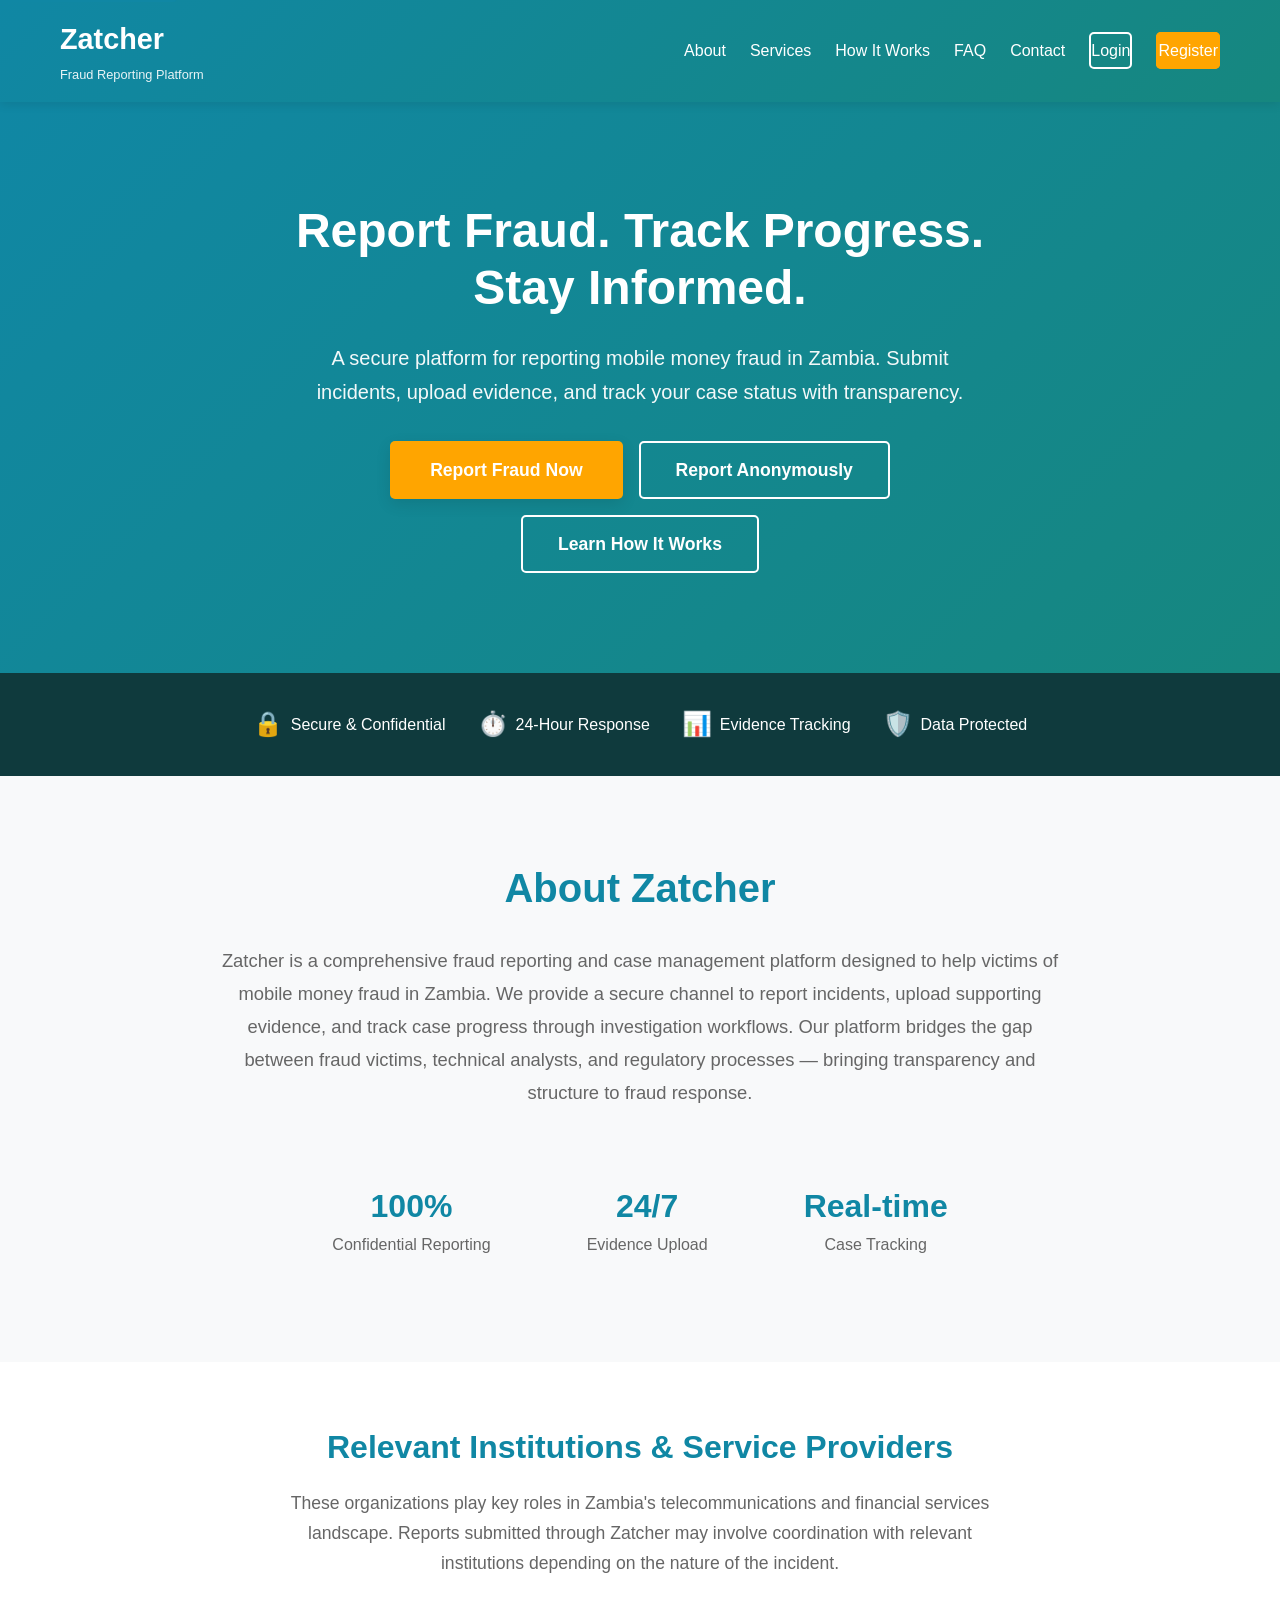
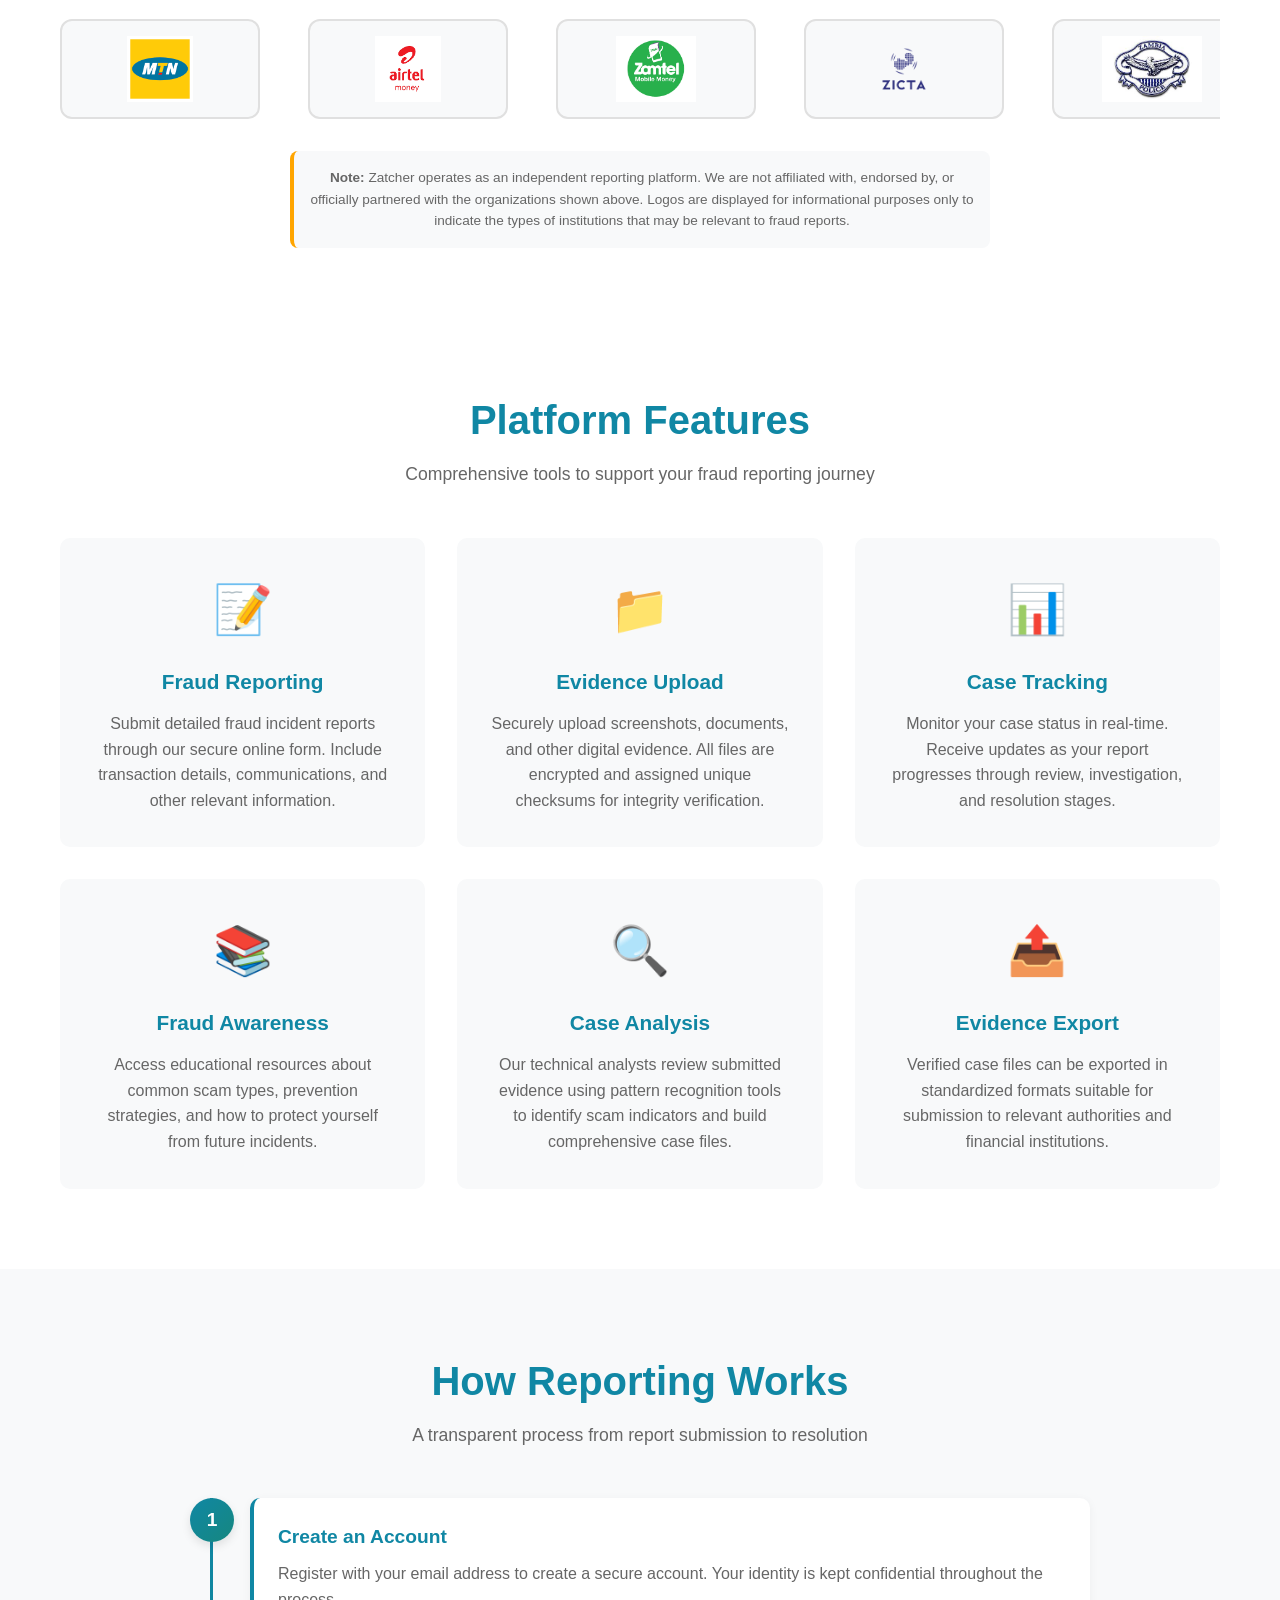
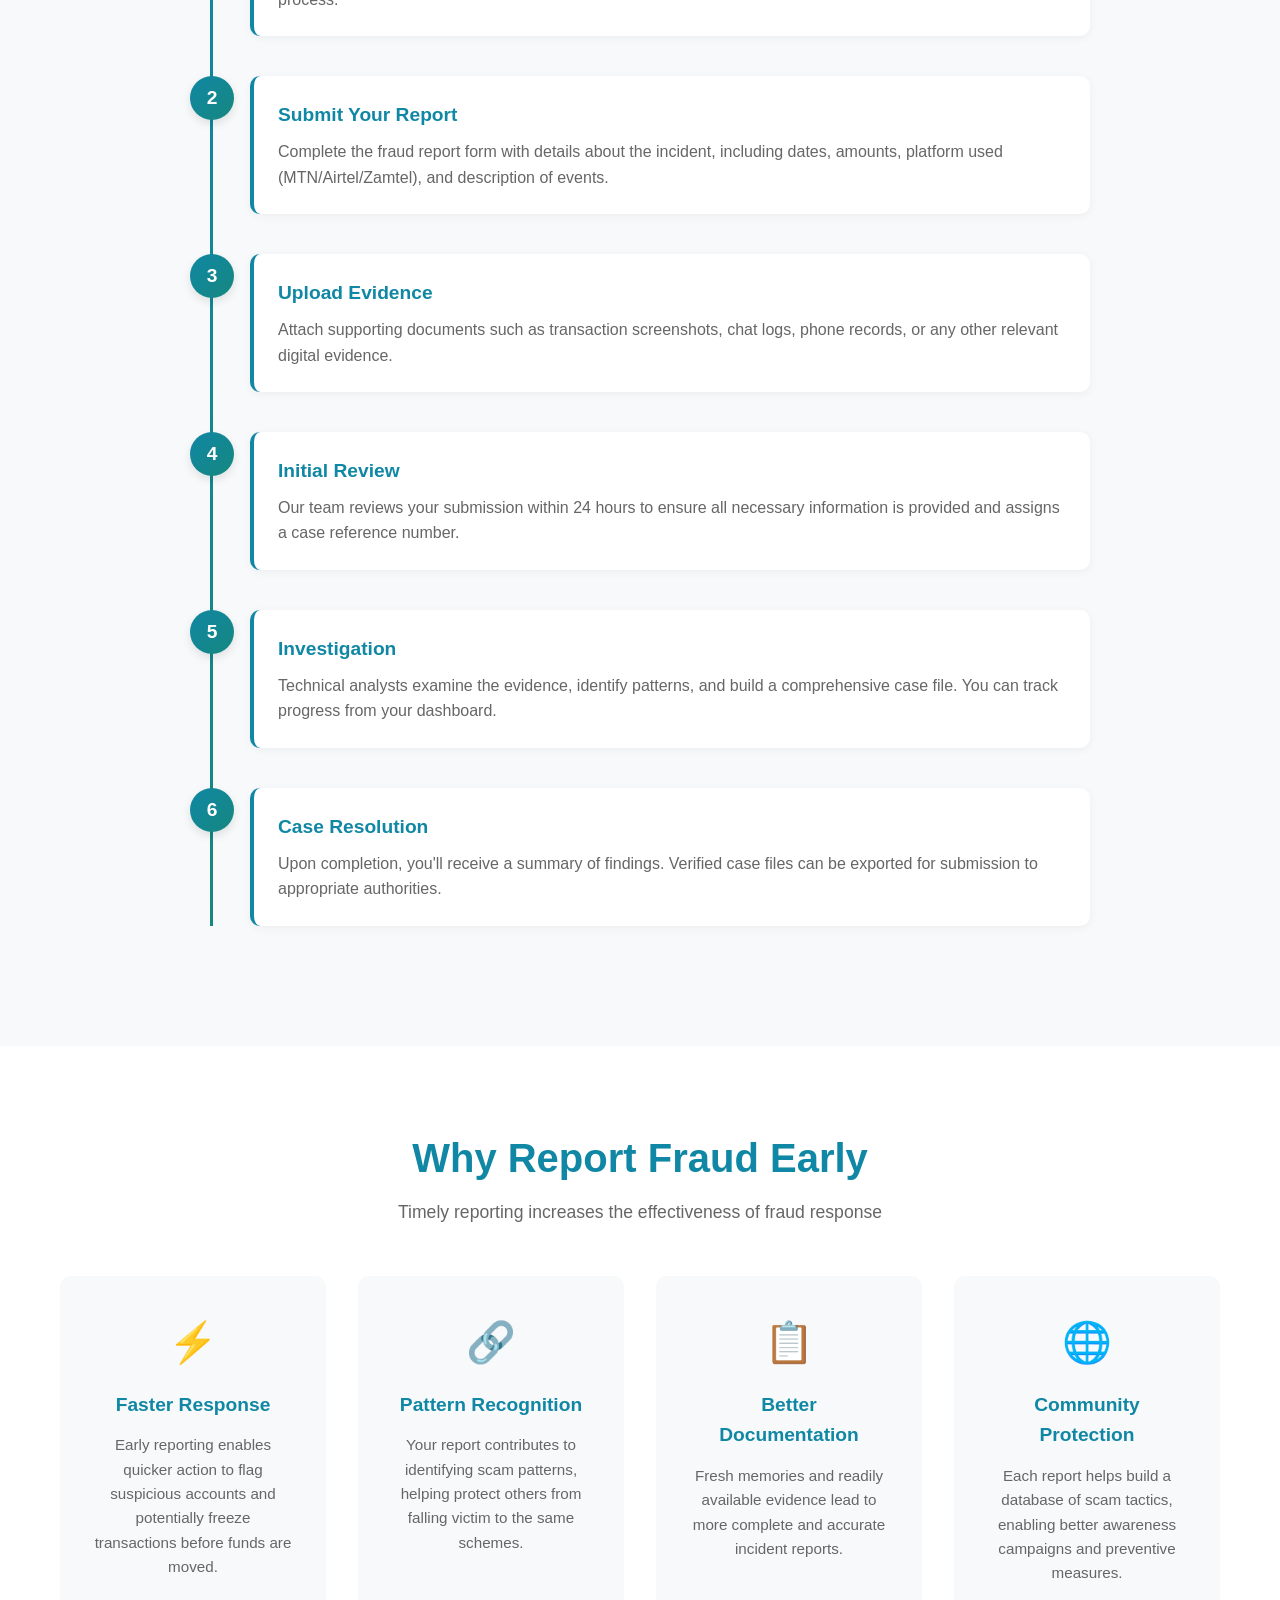
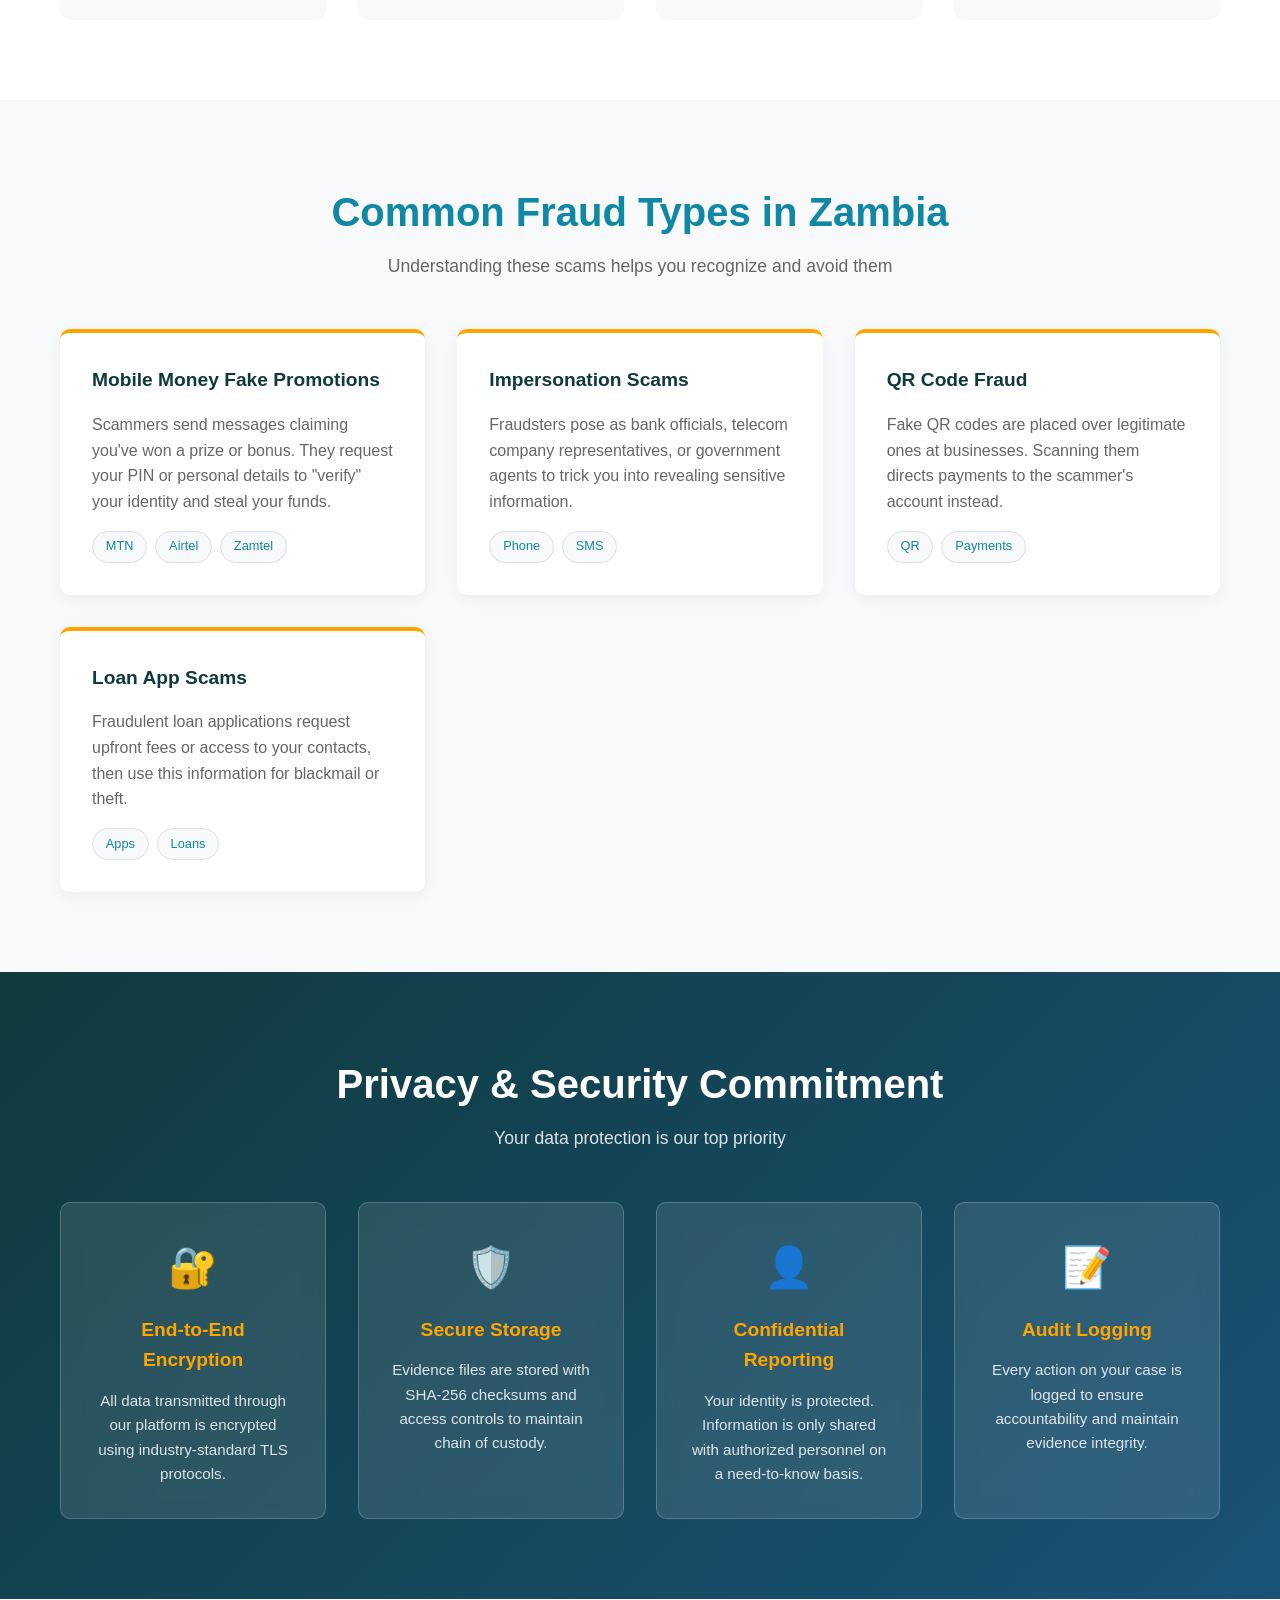
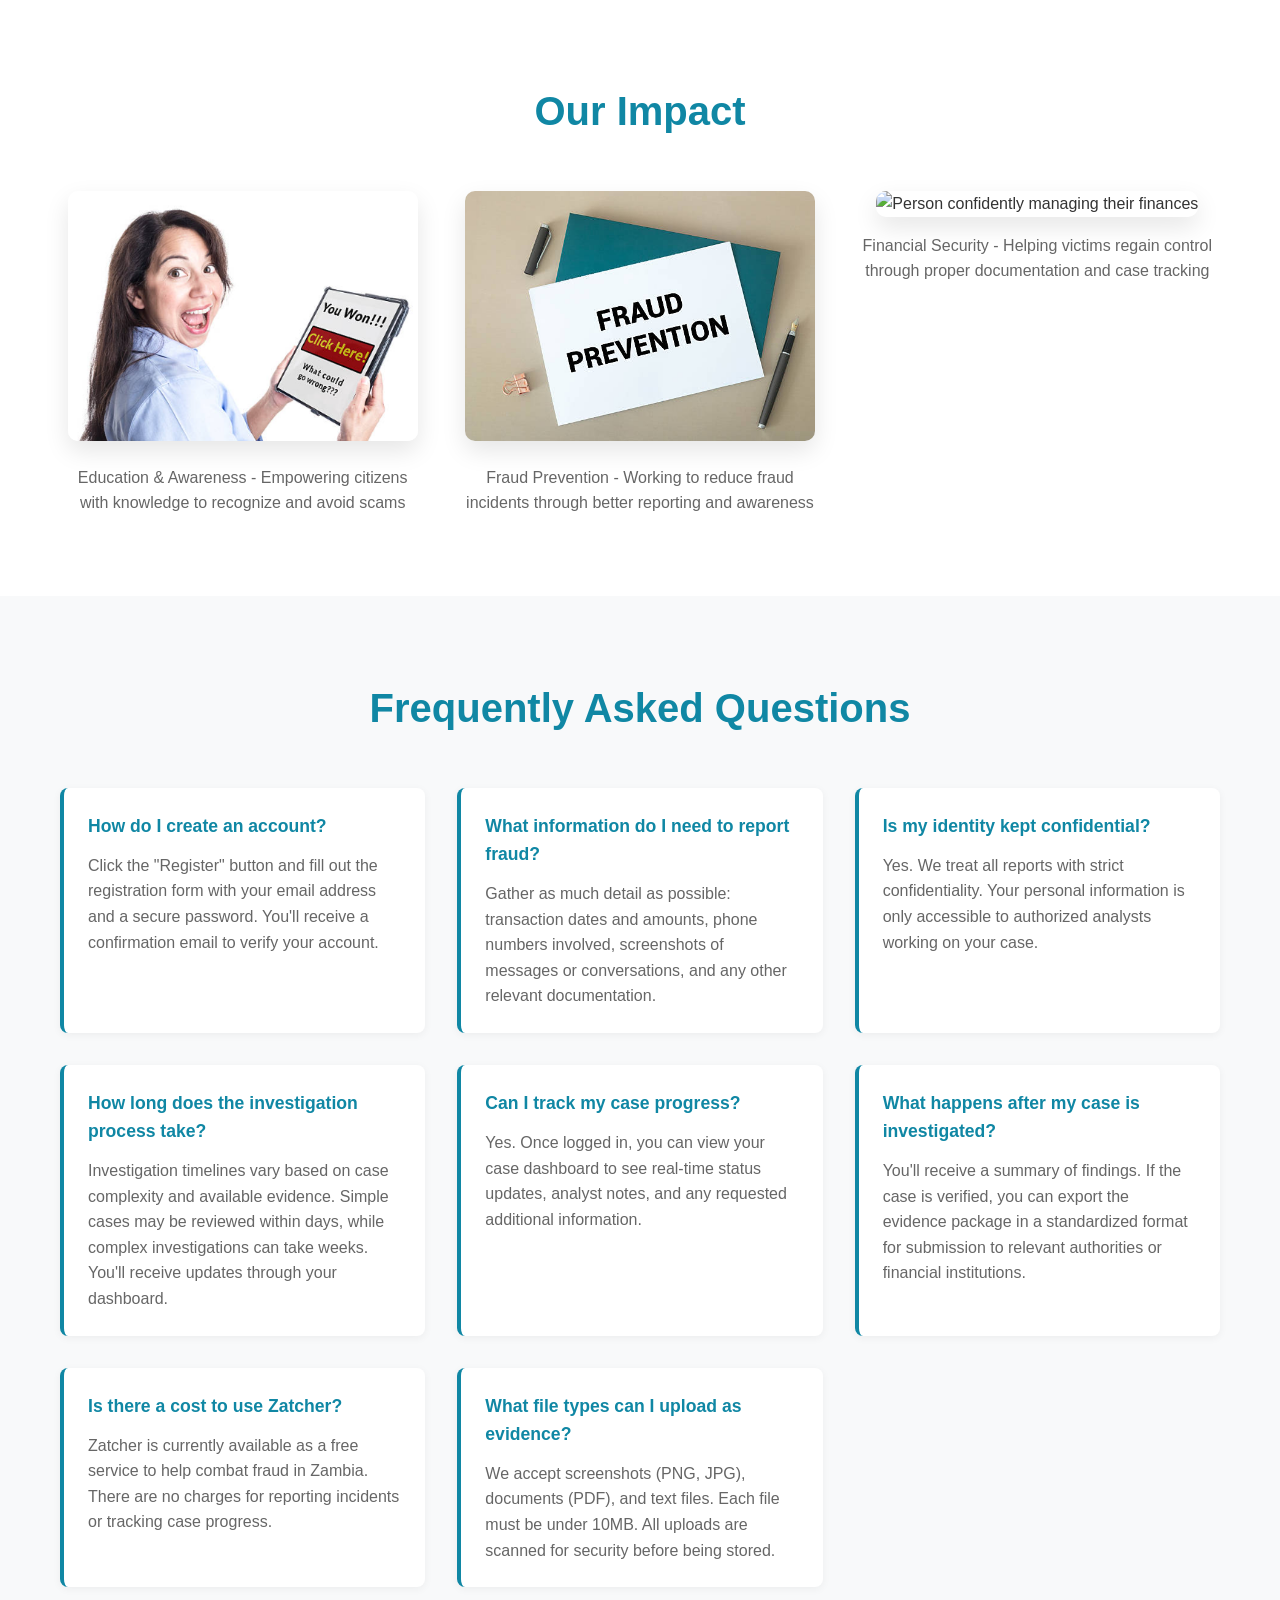
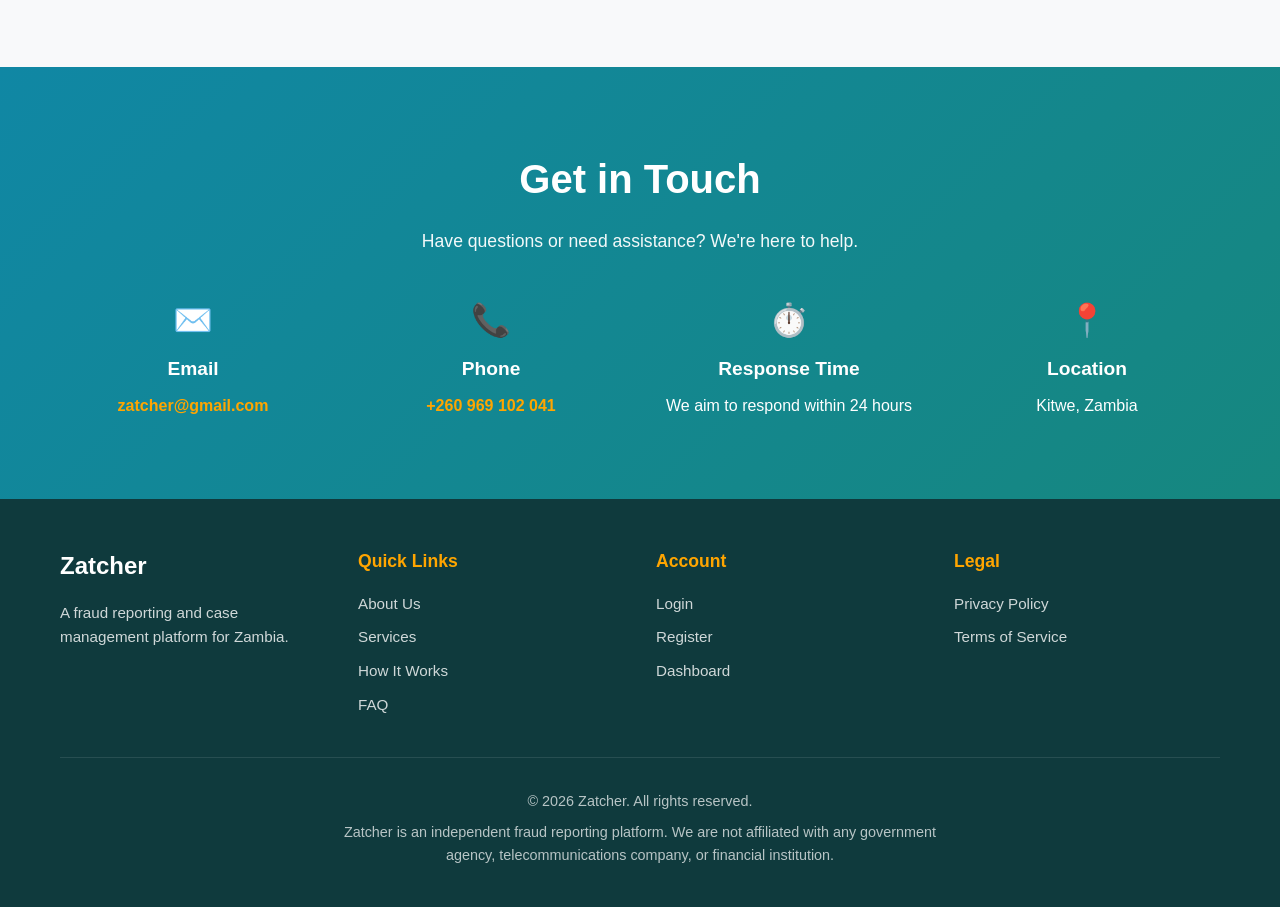
==== commit f7f3a37e: "Added php logic and modified index.html, as well as added submit anonymous reports option" ====
--- a/index.html
+++ b/index.html
@@ -45,6 +45,7 @@
                 <p class="subtitle">A secure platform for reporting mobile money fraud in Zambia. Submit incidents, upload evidence, and track your case status with transparency.</p>
                 <div class="hero-buttons">
                     <a href="register.html" class="cta-button">Report Fraud Now</a>
+                    <a href="anonymous-report.html" class="secondary-button">Report Anonymously</a>
                     <a href="#how-it-works" class="secondary-button">Learn How It Works</a>
                 </div>
             </div>
--- a/assets/css/style.css
+++ b/assets/css/style.css
@@ -1,5 +1,4 @@
-/* =============================================
-   ZATCHER - Main Stylesheet
+/*ZATCHER  Main Stylesheet
    Color Scheme & CSS Variables
    ============================================= */
 :root {
@@ -1031,9 +1030,10 @@
 .placeholder-content {
     flex: 1;
     display: flex;
+    flex-direction: column;
     align-items: center;
     justify-content: center;
-    padding: 100px 20px 60px;
+    padding: 40px 20px 40px;
 }
 
 .placeholder-card {
@@ -1077,6 +1077,346 @@
 .placeholder-card .back-btn:hover {
     background-color: var(--secondary-color);
     transform: translateY(-2px);
+}
+
+.auth-layout {
+    gap: 0.75rem;
+}
+
+.auth-heading-wrap {
+    text-align: center;
+    margin-bottom: 0.25rem;
+}
+
+.auth-heading-wrap h1 {
+    color: var(--primary-color);
+    font-size: 2rem;
+    margin-bottom: 0.3rem;
+}
+
+.auth-heading-wrap p {
+    color: var(--text-light);
+    margin-bottom: 0;
+}
+
+.auth-page .placeholder-card {
+    max-width: 400px;
+    text-align: left;
+    padding: 1.25rem 1.5rem;
+}
+
+.auth-badge {
+    display: inline-block;
+    padding: 0.35rem 0.75rem;
+    border-radius: 999px;
+    background: rgba(16, 135, 164, 0.12);
+    color: var(--primary-color);
+    font-size: 0.8rem;
+    font-weight: 700;
+    text-transform: uppercase;
+    letter-spacing: 0.08em;
+    margin-bottom: 0.5rem;
+}
+
+.auth-form {
+    display: flex;
+    flex-direction: column;
+    gap: 0.7rem;
+    margin-top: 0.5rem;
+}
+
+.auth-field {
+    display: flex;
+    flex-direction: column;
+    gap: 0.4rem;
+    color: var(--text-dark);
+    font-weight: 600;
+}
+
+.auth-field input {
+    padding: 0.75rem 0.9rem;
+    border: 1px solid var(--border-color);
+    border-radius: 8px;
+    font-size: 0.95rem;
+    color: var(--text-dark);
+}
+
+.auth-field input:focus {
+    outline: none;
+    border-color: var(--primary-color);
+    box-shadow: 0 0 0 3px rgba(16, 135, 164, 0.12);
+}
+
+.auth-submit {
+    width: 100%;
+    border: none;
+    cursor: pointer;
+    text-align: center;
+    margin-top: 0.1rem;
+    padding: 10px 20px;
+}
+
+.form-message {
+    display: none;
+    padding: 0.8rem 1rem;
+    border-radius: 8px;
+    font-size: 0.95rem;
+}
+
+.form-message.error {
+    display: block;
+    background: #ffe8e8;
+    color: #b42318;
+    border: 1px solid #f3c0c0;
+}
+
+.form-message.success {
+    display: block;
+    background: #e8f8ee;
+    color: #1f7a3d;
+    border: 1px solid #c8e9d0;
+}
+
+.auth-help {
+    margin-top: 1rem;
+    color: var(--text-light);
+    font-size: 0.92rem;
+    line-height: 1.6;
+}
+
+/* =============================================
+   Dashboard Page Styles
+   ============================================= */
+.dashboard-page {
+    background: linear-gradient(180deg, #f8fbfc 0%, #eef6f8 100%);
+    min-height: 100vh;
+}
+
+.dashboard-shell {
+    max-width: 1200px;
+    margin: 0 auto;
+    padding: 40px 20px 80px;
+}
+
+.dashboard-header {
+    display: flex;
+    justify-content: space-between;
+    align-items: center;
+    gap: 1rem;
+    margin-bottom: 2rem;
+    flex-wrap: wrap;
+}
+
+.dashboard-eyebrow {
+    text-transform: uppercase;
+    letter-spacing: 0.2em;
+    font-size: 0.8rem;
+    font-weight: 700;
+    color: var(--primary-color);
+    margin-bottom: 0.4rem;
+}
+
+.dashboard-header h1 {
+    color: var(--dark-bg);
+    font-size: 2rem;
+    margin-bottom: 0.4rem;
+}
+
+.dashboard-subtitle {
+    color: var(--text-light);
+    max-width: 680px;
+}
+
+.dashboard-actions {
+    display: flex;
+    gap: 0.75rem;
+    flex-wrap: wrap;
+}
+
+.stats-grid {
+    display: grid;
+    grid-template-columns: repeat(auto-fit, minmax(220px, 1fr));
+    gap: 1.25rem;
+    margin-bottom: 2rem;
+}
+
+.stat-card {
+    background: var(--white);
+    border-radius: 12px;
+    padding: 1.4rem;
+    box-shadow: 0 8px 24px var(--shadow-light);
+    border-top: 4px solid var(--primary-color);
+}
+
+.stat-card-primary {
+    border-top-color: var(--primary-color);
+}
+
+.stat-card-accent {
+    border-top-color: var(--accent-color);
+}
+
+.stat-card-success {
+    border-top-color: var(--secondary-color);
+}
+
+.stat-card h3 {
+    color: var(--text-dark);
+    margin-bottom: 0.6rem;
+}
+
+.stat-number {
+    font-size: 2rem;
+    font-weight: 700;
+    color: var(--primary-color);
+}
+
+.stat-card span {
+    color: var(--text-light);
+    font-size: 0.95rem;
+}
+
+.dashboard-section {
+    background: var(--white);
+    border-radius: 14px;
+    padding: 1.5rem;
+    box-shadow: 0 10px 30px var(--shadow-light);
+    margin-bottom: 1.5rem;
+}
+
+.section-title-row {
+    display: flex;
+    justify-content: space-between;
+    align-items: center;
+    margin-bottom: 1rem;
+    flex-wrap: wrap;
+    gap: 0.75rem;
+}
+
+.section-title-row h2 {
+    font-size: 1.25rem;
+    color: var(--dark-bg);
+    text-align: left;
+    margin-bottom: 0;
+}
+
+.status-pill {
+    background: rgba(16, 135, 164, 0.12);
+    color: var(--primary-color);
+    border-radius: 999px;
+    padding: 0.35rem 0.8rem;
+    font-size: 0.85rem;
+    font-weight: 600;
+}
+
+.entry-form {
+    display: flex;
+    flex-direction: column;
+    gap: 0.8rem;
+    margin-bottom: 1rem;
+    padding: 1rem;
+    background: var(--light-bg);
+    border-radius: 10px;
+}
+
+.form-row {
+    display: grid;
+    grid-template-columns: repeat(2, minmax(0, 1fr));
+    gap: 0.9rem;
+}
+
+.entry-form label {
+    display: flex;
+    flex-direction: column;
+    gap: 0.35rem;
+    font-weight: 600;
+    color: var(--text-dark);
+}
+
+.entry-form input,
+.entry-form select {
+    padding: 0.7rem 0.8rem;
+    border: 1px solid var(--border-color);
+    border-radius: 8px;
+    font-size: 0.95rem;
+}
+
+.entry-form input:focus,
+.entry-form select:focus {
+    outline: none;
+    border-color: var(--primary-color);
+}
+
+.data-table {
+    width: 100%;
+    border-collapse: collapse;
+    overflow: hidden;
+}
+
+.data-table th,
+.data-table td {
+    padding: 0.9rem 0.75rem;
+    border-bottom: 1px solid var(--border-color);
+    text-align: left;
+}
+
+.data-table th {
+    background: var(--light-bg);
+    color: var(--dark-bg);
+    font-weight: 700;
+}
+
+.priority,
+.status-badge {
+    display: inline-block;
+    padding: 0.25rem 0.6rem;
+    border-radius: 999px;
+    font-size: 0.8rem;
+    font-weight: 700;
+}
+
+.priority-high {
+    background: rgba(220, 53, 69, 0.12);
+    color: #b42318;
+}
+
+.priority-medium {
+    background: rgba(255, 165, 0, 0.16);
+    color: #9a5b00;
+}
+
+.status-warning {
+    background: rgba(255, 165, 0, 0.16);
+    color: #9a5b00;
+}
+
+.status-success {
+    background: rgba(40, 167, 69, 0.16);
+    color: #1f7a3d;
+}
+
+.status-info {
+    background: rgba(16, 135, 164, 0.16);
+    color: var(--primary-color);
+}
+
+@media (max-width: 768px) {
+    .dashboard-header {
+        align-items: flex-start;
+    }
+
+    .dashboard-actions {
+        width: 100%;
+    }
+
+    .form-row {
+        grid-template-columns: 1fr;
+    }
+
+    .data-table {
+        display: block;
+        overflow-x: auto;
+    }
 }
 
 .placeholder-footer {
@@ -1145,6 +1485,194 @@
 }
 
 .login-links a:hover {
+    text-decoration: underline;
+}
+
+/* =============================================
+   Auth / Register Page Styles
+   ============================================= */
+.auth-page {
+    min-height: 100vh;
+    display: flex;
+    flex-direction: column;
+    background: linear-gradient(135deg, #f5fbfc 0%, #eef7f8 100%);
+}
+
+.auth-content {
+    flex: 1;
+    display: flex;
+    align-items: center;
+    justify-content: center;
+    padding: 80px 20px 60px;
+}
+
+.auth-card {
+    display: grid;
+    grid-template-columns: 1.05fr 0.95fr;
+    max-width: 1100px;
+    width: 100%;
+    background: var(--white);
+    border-radius: 24px;
+    overflow: hidden;
+    box-shadow: 0 20px 60px var(--shadow-medium);
+    border: 1px solid #e5f0f2;
+}
+
+.auth-intro {
+    background: linear-gradient(135deg, var(--primary-color) 0%, var(--secondary-color) 100%);
+    color: var(--white);
+    padding: 3rem;
+    display: flex;
+    flex-direction: column;
+    justify-content: center;
+}
+
+.auth-badge {
+    display: inline-block;
+    align-self: flex-start;
+    font-size: 0.8rem;
+    font-weight: 700;
+    letter-spacing: 0.08em;
+    text-transform: uppercase;
+    padding: 0.5rem 0.9rem;
+    border-radius: 999px;
+    background: rgba(255, 255, 255, 0.18);
+    margin-bottom: 1.2rem;
+}
+
+.auth-intro h1 {
+    font-size: 2rem;
+    margin-bottom: 1rem;
+    line-height: 1.2;
+}
+
+.auth-intro p {
+    margin-bottom: 1.5rem;
+    opacity: 0.95;
+}
+
+.auth-benefits {
+    list-style: none;
+    display: grid;
+    gap: 0.8rem;
+}
+
+.auth-benefits li {
+    position: relative;
+    padding-left: 1.3rem;
+}
+
+.auth-benefits li::before {
+    content: '✓';
+    position: absolute;
+    left: 0;
+    color: #ffd27a;
+    font-weight: 700;
+}
+
+.auth-form-panel {
+    padding: 2.5rem;
+}
+
+.auth-form {
+    display: grid;
+    gap: 1rem;
+}
+
+.form-row {
+    display: grid;
+    grid-template-columns: 1fr;
+    gap: 1rem;
+}
+
+.form-group {
+    display: flex;
+    flex-direction: column;
+    gap: 0.45rem;
+}
+
+.form-group label,
+.checkbox-row {
+    color: var(--text-dark);
+    font-weight: 600;
+}
+
+.auth-form input,
+.auth-form select {
+    width: 100%;
+    padding: 0.9rem 1rem;
+    border: 1px solid #d9e7ea;
+    border-radius: 10px;
+    font-size: 0.98rem;
+    transition: border-color var(--transition-fast), box-shadow var(--transition-fast);
+    background-color: #fbfdfe;
+}
+
+.auth-form input:focus,
+.auth-form select:focus {
+    outline: none;
+    border-color: var(--primary-color);
+    box-shadow: 0 0 0 4px rgba(16, 135, 164, 0.12);
+}
+
+.checkbox-row {
+    display: flex;
+    align-items: flex-start;
+    gap: 0.7rem;
+    font-size: 0.95rem;
+    color: var(--text-light);
+    font-weight: 500;
+    margin-top: 0.2rem;
+}
+
+.checkbox-row input {
+    width: auto;
+    margin-top: 0.2rem;
+}
+
+.submit-btn {
+    width: 100%;
+    padding: 0.95rem 1rem;
+    border: none;
+    border-radius: 10px;
+    background: linear-gradient(135deg, var(--primary-color) 0%, var(--secondary-color) 100%);
+    color: var(--white);
+    font-size: 1rem;
+    font-weight: 700;
+    cursor: pointer;
+    transition: transform var(--transition-fast), box-shadow var(--transition-fast);
+    box-shadow: 0 8px 18px rgba(16, 135, 164, 0.2);
+}
+
+.submit-btn:hover {
+    transform: translateY(-2px);
+    box-shadow: 0 12px 24px rgba(16, 135, 164, 0.25);
+}
+
+.form-message {
+    min-height: 1.2rem;
+    font-size: 0.95rem;
+    color: var(--primary-color);
+    font-weight: 600;
+}
+
+.form-message.error {
+    color: #b23b3b;
+}
+
+.form-footer {
+    text-align: center;
+    color: var(--text-light);
+    font-size: 0.95rem;
+}
+
+.form-footer a {
+    color: var(--primary-color);
+    text-decoration: none;
+    font-weight: 600;
+}
+
+.form-footer a:hover {
     text-decoration: underline;
 }
 
